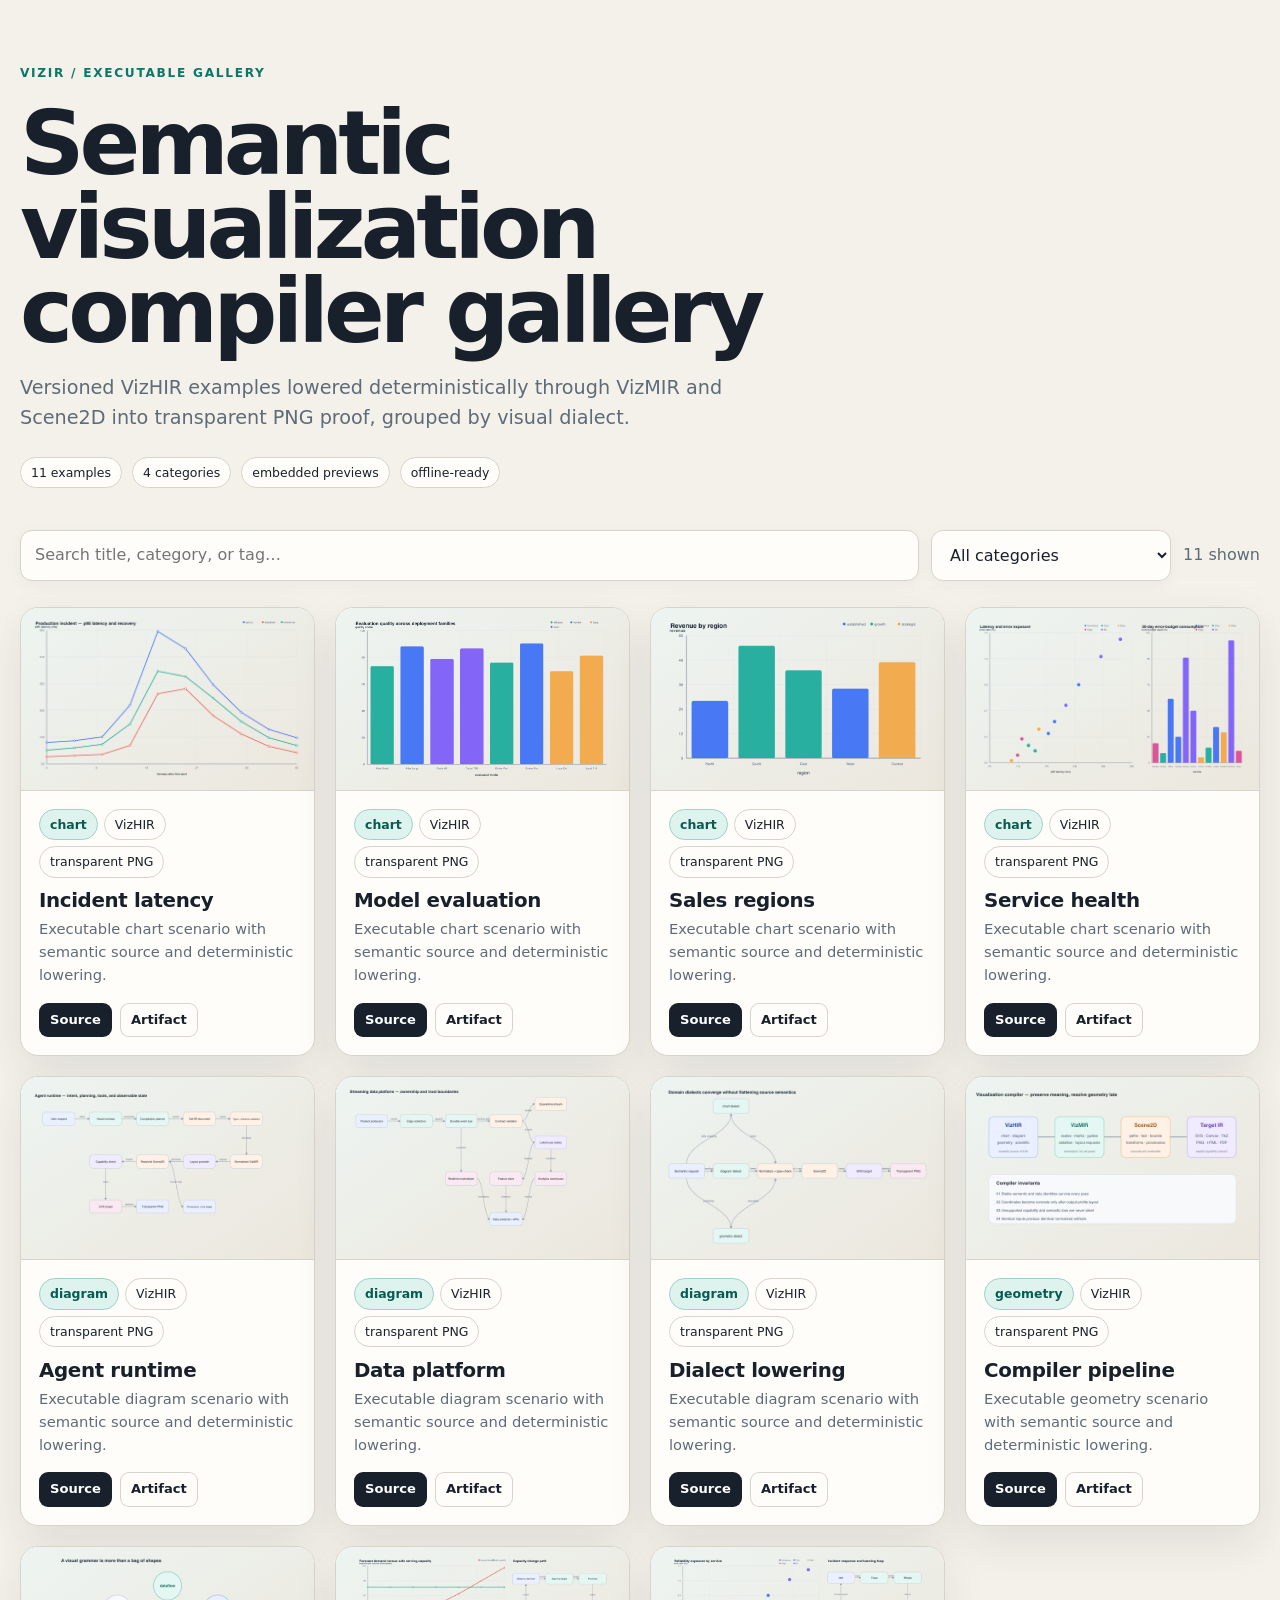
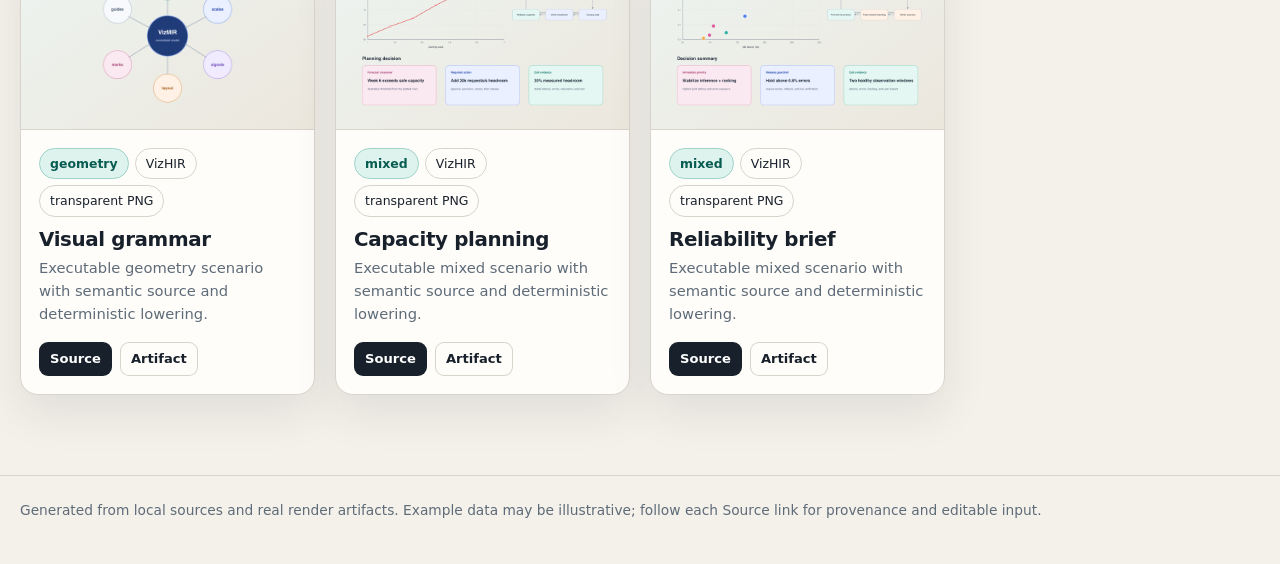
==== gallery.html @ 6191c3a8 "feat: add HTML gallery, capacity-planning example, and explainer" ====
<!doctype html>
<html lang="en">
<head>
  <meta charset="utf-8">
  <meta name="viewport" content="width=device-width, initial-scale=1">
  <meta name="color-scheme" content="light">
  <title>Semantic visualization compiler gallery</title>
  <style>
    :root{--paper:#f4f1ea;--surface:#fffdfa;--ink:#18212b;--muted:#5e6b78;--line:#d8d4cb;--accent:#0b7768;--accent-soft:#dff3ee;--shadow:0 18px 45px rgba(24,33,43,.09)}
    *{box-sizing:border-box} body{margin:0;background:var(--paper);color:var(--ink);font:16px/1.55 ui-sans-serif,system-ui,-apple-system,BlinkMacSystemFont,"Segoe UI",sans-serif}
    a{color:inherit} .shell{width:min(1500px,calc(100% - 40px));margin:auto} header{padding:64px 0 28px} .eyebrow{color:var(--accent);font-size:.76rem;font-weight:800;letter-spacing:.14em;text-transform:uppercase}
    h1{max-width:900px;margin:.2em 0 .22em;font-size:clamp(2.5rem,7vw,6.6rem);line-height:.94;letter-spacing:-.055em} .lede{max-width:760px;margin:0;color:var(--muted);font-size:clamp(1rem,2vw,1.2rem)}
    .summary{display:flex;gap:10px;flex-wrap:wrap;margin-top:24px} .summary span,.meta span{border:1px solid var(--line);border-radius:999px;background:var(--surface);padding:5px 10px;font-size:.78rem}
    .controls{position:sticky;top:0;z-index:5;display:grid;grid-template-columns:minmax(180px,1fr) minmax(150px,240px) auto;gap:12px;padding:14px 0 18px;background:linear-gradient(var(--paper) 78%,transparent)}
    label{position:absolute;inline-size:1px;block-size:1px;overflow:hidden;clip-path:inset(50%)} input,select{width:100%;border:1px solid var(--line);border-radius:12px;background:var(--surface);color:var(--ink);padding:12px 14px;font:inherit;box-shadow:0 4px 16px rgba(24,33,43,.04)}
    input:focus-visible,select:focus-visible,a:focus-visible{outline:3px solid #5dc9b6;outline-offset:3px} #visible-count{align-self:center;color:var(--muted);font-variant-numeric:tabular-nums;white-space:nowrap}
    main{display:grid;grid-template-columns:repeat(auto-fill,minmax(290px,1fr));gap:20px;padding:8px 0 80px} .card{min-width:0;overflow:hidden;border:1px solid var(--line);border-radius:18px;background:var(--surface);box-shadow:var(--shadow)}
    .preview{display:flex;aspect-ratio:16/10;align-items:center;justify-content:center;border-bottom:1px solid var(--line);background:linear-gradient(145deg,#edf4f1,#ece7dd);padding:10px} .preview img{display:block;width:100%;height:100%;object-fit:contain}
    .card-body{padding:18px} .meta{display:flex;gap:6px;flex-wrap:wrap} .meta .category{border-color:#9dd3c9;background:var(--accent-soft);color:#075b50;font-weight:750} h2{margin:.72rem 0 .35rem;font-size:1.24rem;line-height:1.2;letter-spacing:-.018em} .card p{min-height:3em;margin:0;color:var(--muted);font-size:.92rem}
    .card nav{display:flex;gap:8px;margin-top:16px} .card nav a{border-radius:9px;background:var(--ink);color:white;padding:7px 11px;text-decoration:none;font-size:.82rem;font-weight:700} .card nav a+ a{background:transparent;color:var(--ink);box-shadow:inset 0 0 0 1px var(--line)}
    .card[hidden]{display:none} footer{border-top:1px solid var(--line);padding:24px 0 42px;color:var(--muted);font-size:.86rem}
    @media(max-width:700px){.shell{width:min(100% - 24px,1500px)}header{padding-top:42px}.controls{grid-template-columns:1fr 1fr}#visible-count{grid-column:1/-1}main{grid-template-columns:1fr}}
    @media print{body{background:white}header{padding-top:20px}.controls{display:none}main{grid-template-columns:repeat(2,1fr);gap:10px}.card{break-inside:avoid;box-shadow:none}.preview{aspect-ratio:16/9}.card nav{display:none}footer{padding-bottom:0}}
  </style>
</head>
<body>
  <header class="shell">
    <div class="eyebrow">VizIR / executable gallery</div>
    <h1>Semantic visualization compiler gallery</h1>
    <p class="lede">Versioned VizHIR examples lowered deterministically through VizMIR and Scene2D into transparent PNG proof, grouped by visual dialect.</p>
    <div class="summary"><span>11 examples</span><span>4 categories</span><span>embedded previews</span><span>offline-ready</span></div>
  </header>
  <section class="controls shell" aria-label="Gallery filters">
    <label for="search">Search examples</label><input id="search" type="search" placeholder="Search title, category, or tag…" autocomplete="off">
    <label for="category">Filter category</label><select id="category"><option value="">All categories</option><option value="chart">chart</option><option value="diagram">diagram</option><option value="geometry">geometry</option><option value="mixed">mixed</option></select>
    <output id="visible-count" aria-live="polite">11 shown</output>
  </section>
  <main class="shell" id="gallery"><article class="card" data-category="chart" data-search="incident latency chart executable chart scenario with semantic source and deterministic lowering. vizhir transparent png">
  <a class="preview" href="gallery/incident-latency.png" aria-label="Open artifact for Incident latency">
    <img loading="lazy" decoding="async" src="[data-uri]" alt="Incident latency rendered example">
  </a>
  <div class="card-body">
    <div class="meta"><span class="category">chart</span><span>VizHIR</span><span>transparent PNG</span></div>
    <h2>Incident latency</h2>
    <p>Executable chart scenario with semantic source and deterministic lowering.</p>
    <nav aria-label="Files for Incident latency"><a href="examples/chart/incident-latency.viz.yaml">Source</a><a href="gallery/incident-latency.png">Artifact</a></nav>
  </div>
</article><article class="card" data-category="chart" data-search="model evaluation chart executable chart scenario with semantic source and deterministic lowering. vizhir transparent png">
  <a class="preview" href="gallery/model-evaluation.png" aria-label="Open artifact for Model evaluation">
    <img loading="lazy" decoding="async" src="[data-uri]" alt="Model evaluation rendered example">
  </a>
  <div class="card-body">
    <div class="meta"><span class="category">chart</span><span>VizHIR</span><span>transparent PNG</span></div>
    <h2>Model evaluation</h2>
    <p>Executable chart scenario with semantic source and deterministic lowering.</p>
    <nav aria-label="Files for Model evaluation"><a href="examples/chart/model-evaluation.viz.yaml">Source</a><a href="gallery/model-evaluation.png">Artifact</a></nav>
  </div>
</article><article class="card" data-category="chart" data-search="sales regions chart executable chart scenario with semantic source and deterministic lowering. vizhir transparent png">
  <a class="preview" href="gallery/sales-regions.png" aria-label="Open artifact for Sales regions">
    <img loading="lazy" decoding="async" src="[data-uri]" alt="Sales regions rendered example">
  </a>
  <div class="card-body">
    <div class="meta"><span class="category">chart</span><span>VizHIR</span><span>transparent PNG</span></div>
    <h2>Sales regions</h2>
    <p>Executable chart scenario with semantic source and deterministic lowering.</p>
    <nav aria-label="Files for Sales regions"><a href="examples/chart/sales-regions.viz.yaml">Source</a><a href="gallery/sales-regions.png">Artifact</a></nav>
  </div>
</article><article class="card" data-category="chart" data-search="service health chart executable chart scenario with semantic source and deterministic lowering. vizhir transparent png">
  <a class="preview" href="gallery/service-health.png" aria-label="Open artifact for Service health">
    <img loading="lazy" decoding="async" src="[data-uri]" alt="Service health rendered example">
  </a>
  <div class="card-body">
    <div class="meta"><span class="category">chart</span><span>VizHIR</span><span>transparent PNG</span></div>
    <h2>Service health</h2>
    <p>Executable chart scenario with semantic source and deterministic lowering.</p>
    <nav aria-label="Files for Service health"><a href="examples/chart/service-health.viz.yaml">Source</a><a href="gallery/service-health.png">Artifact</a></nav>
  </div>
</article><article class="card" data-category="diagram" data-search="agent runtime diagram executable diagram scenario with semantic source and deterministic lowering. vizhir transparent png">
  <a class="preview" href="gallery/agent-runtime.png" aria-label="Open artifact for Agent runtime">
    <img loading="lazy" decoding="async" src="[data-uri]" alt="Agent runtime rendered example">
  </a>
  <div class="card-body">
    <div class="meta"><span class="category">diagram</span><span>VizHIR</span><span>transparent PNG</span></div>
    <h2>Agent runtime</h2>
    <p>Executable diagram scenario with semantic source and deterministic lowering.</p>
    <nav aria-label="Files for Agent runtime"><a href="examples/diagram/agent-runtime.viz.yaml">Source</a><a href="gallery/agent-runtime.png">Artifact</a></nav>
  </div>
</article><article class="card" data-category="diagram" data-search="data platform diagram executable diagram scenario with semantic source and deterministic lowering. vizhir transparent png">
  <a class="preview" href="gallery/data-platform.png" aria-label="Open artifact for Data platform">
    <img loading="lazy" decoding="async" src="[data-uri]" alt="Data platform rendered example">
  </a>
  <div class="card-body">
    <div class="meta"><span class="category">diagram</span><span>VizHIR</span><span>transparent PNG</span></div>
    <h2>Data platform</h2>
    <p>Executable diagram scenario with semantic source and deterministic lowering.</p>
    <nav aria-label="Files for Data platform"><a href="examples/diagram/data-platform.viz.yaml">Source</a><a href="gallery/data-platform.png">Artifact</a></nav>
  </div>
</article><article class="card" data-category="diagram" data-search="dialect lowering diagram executable diagram scenario with semantic source and deterministic lowering. vizhir transparent png">
  <a class="preview" href="gallery/dialect-lowering.png" aria-label="Open artifact for Dialect lowering">
    <img loading="lazy" decoding="async" src="[data-uri]" alt="Dialect lowering rendered example">
  </a>
  <div class="card-body">
    <div class="meta"><span class="category">diagram</span><span>VizHIR</span><span>transparent PNG</span></div>
    <h2>Dialect lowering</h2>
    <p>Executable diagram scenario with semantic source and deterministic lowering.</p>
    <nav aria-label="Files for Dialect lowering"><a href="examples/diagram/dialect-lowering.viz.yaml">Source</a><a href="gallery/dialect-lowering.png">Artifact</a></nav>
  </div>
</article><article class="card" data-category="geometry" data-search="compiler pipeline geometry executable geometry scenario with semantic source and deterministic lowering. vizhir transparent png">
  <a class="preview" href="gallery/compiler-pipeline.png" aria-label="Open artifact for Compiler pipeline">
    <img loading="lazy" decoding="async" src="[data-uri]" alt="Compiler pipeline rendered example">
  </a>
  <div class="card-body">
    <div class="meta"><span class="category">geometry</span><span>VizHIR</span><span>transparent PNG</span></div>
    <h2>Compiler pipeline</h2>
    <p>Executable geometry scenario with semantic source and deterministic lowering.</p>
    <nav aria-label="Files for Compiler pipeline"><a href="examples/geometry/compiler-pipeline.viz.yaml">Source</a><a href="gallery/compiler-pipeline.png">Artifact</a></nav>
  </div>
</article><article class="card" data-category="geometry" data-search="visual grammar geometry executable geometry scenario with semantic source and deterministic lowering. vizhir transparent png">
  <a class="preview" href="gallery/visual-grammar.png" aria-label="Open artifact for Visual grammar">
    <img loading="lazy" decoding="async" src="[data-uri]" alt="Visual grammar rendered example">
  </a>
  <div class="card-body">
    <div class="meta"><span class="category">geometry</span><span>VizHIR</span><span>transparent PNG</span></div>
    <h2>Visual grammar</h2>
    <p>Executable geometry scenario with semantic source and deterministic lowering.</p>
    <nav aria-label="Files for Visual grammar"><a href="examples/geometry/visual-grammar.viz.yaml">Source</a><a href="gallery/visual-grammar.png">Artifact</a></nav>
  </div>
</article><article class="card" data-category="mixed" data-search="capacity planning mixed executable mixed scenario with semantic source and deterministic lowering. vizhir transparent png">
  <a class="preview" href="gallery/capacity-planning.png" aria-label="Open artifact for Capacity planning">
    <img loading="lazy" decoding="async" src="[data-uri]" alt="Capacity planning rendered example">
  </a>
  <div class="card-body">
    <div class="meta"><span class="category">mixed</span><span>VizHIR</span><span>transparent PNG</span></div>
    <h2>Capacity planning</h2>
    <p>Executable mixed scenario with semantic source and deterministic lowering.</p>
    <nav aria-label="Files for Capacity planning"><a href="examples/mixed/capacity-planning.viz.yaml">Source</a><a href="gallery/capacity-planning.png">Artifact</a></nav>
  </div>
</article><article class="card" data-category="mixed" data-search="reliability brief mixed executable mixed scenario with semantic source and deterministic lowering. vizhir transparent png">
  <a class="preview" href="gallery/reliability-brief.png" aria-label="Open artifact for Reliability brief">
    <img loading="lazy" decoding="async" src="[data-uri]" alt="Reliability brief rendered example">
  </a>
  <div class="card-body">
    <div class="meta"><span class="category">mixed</span><span>VizHIR</span><span>transparent PNG</span></div>
    <h2>Reliability brief</h2>
    <p>Executable mixed scenario with semantic source and deterministic lowering.</p>
    <nav aria-label="Files for Reliability brief"><a href="examples/mixed/reliability-brief.viz.yaml">Source</a><a href="gallery/reliability-brief.png">Artifact</a></nav>
  </div>
</article></main>
  <footer><div class="shell">Generated from local sources and real render artifacts. Example data may be illustrative; follow each Source link for provenance and editable input.</div></footer>
  <script>
    const search=document.querySelector('#search'), category=document.querySelector('#category'), cards=[...document.querySelectorAll('.card')], count=document.querySelector('#visible-count');
    function filter(){const q=search.value.trim().toLocaleLowerCase(), c=category.value;let shown=0;for(const card of cards){const visible=(!q||card.dataset.search.includes(q))&&(!c||card.dataset.category===c);card.hidden=!visible;if(visible)shown++}count.value=`${shown} shown`}
    search.addEventListener('input',filter);category.addEventListener('change',filter);
  </script>
</body>
</html>
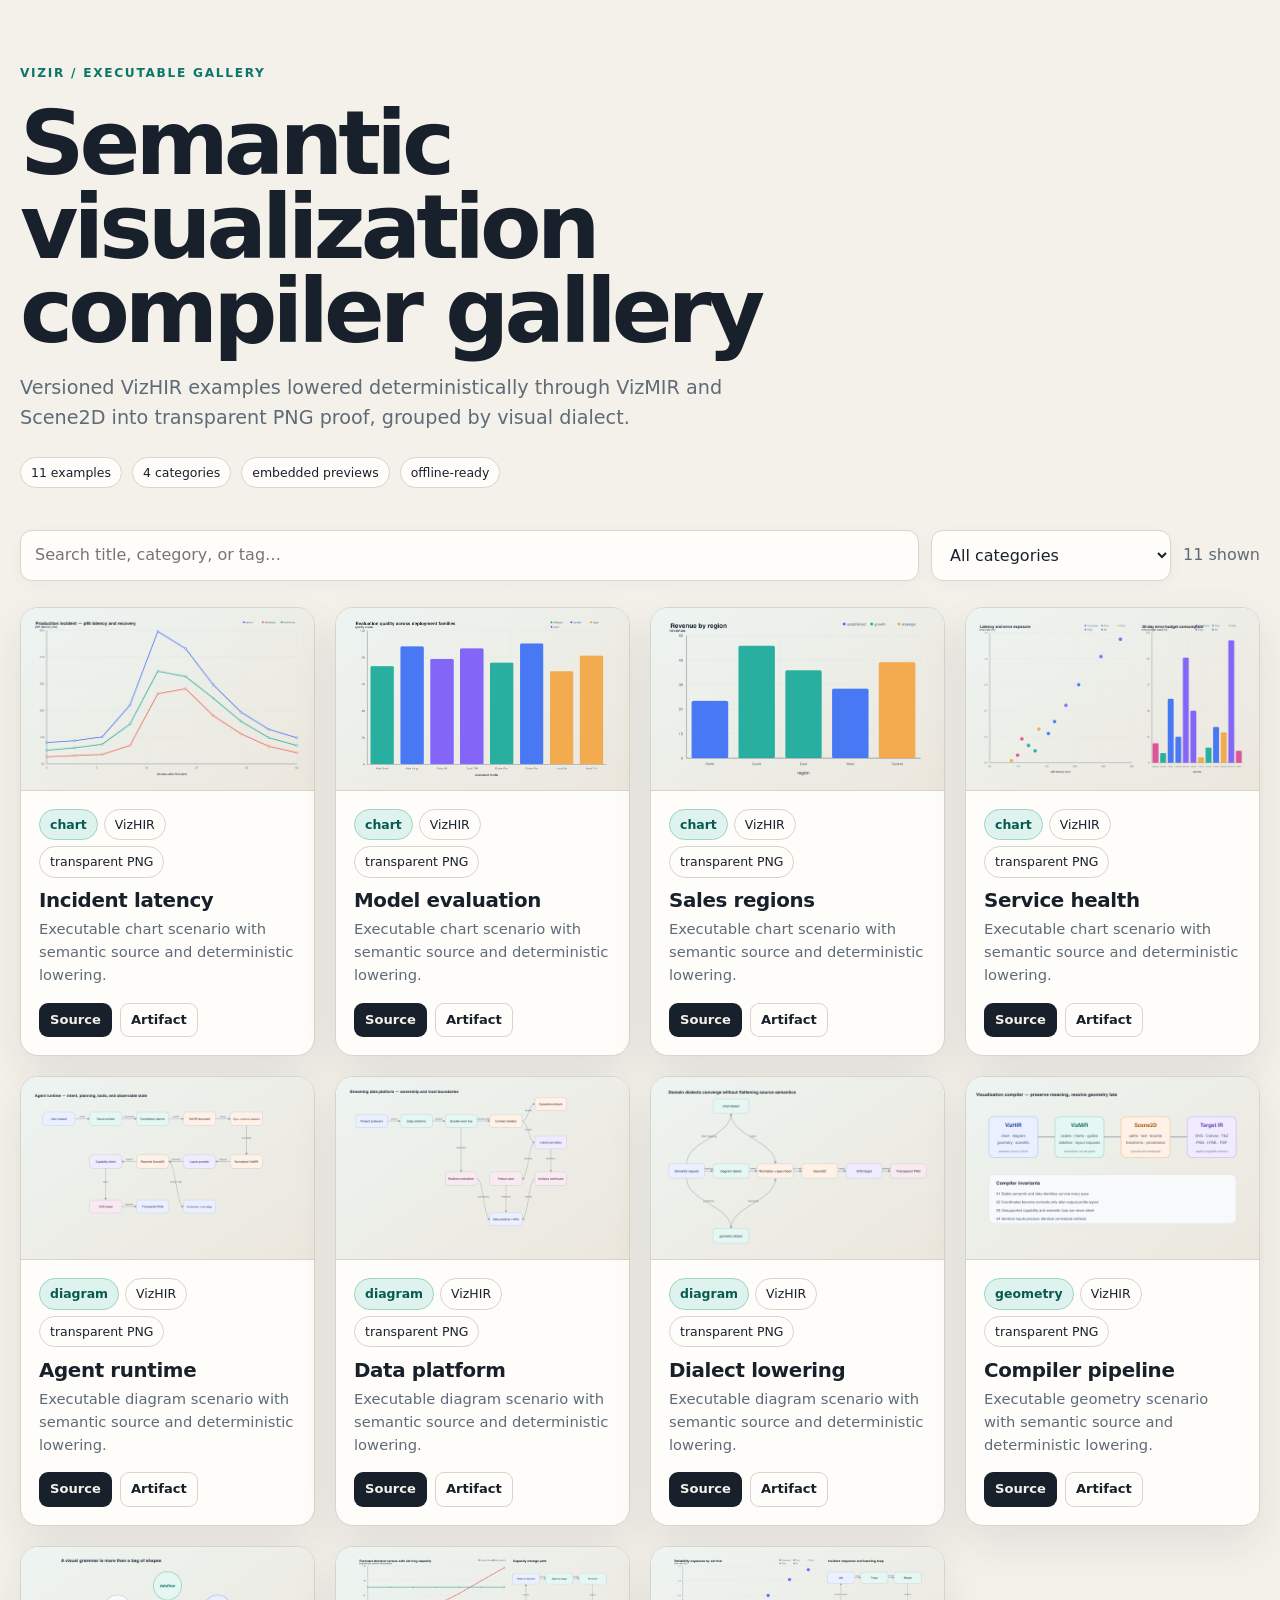
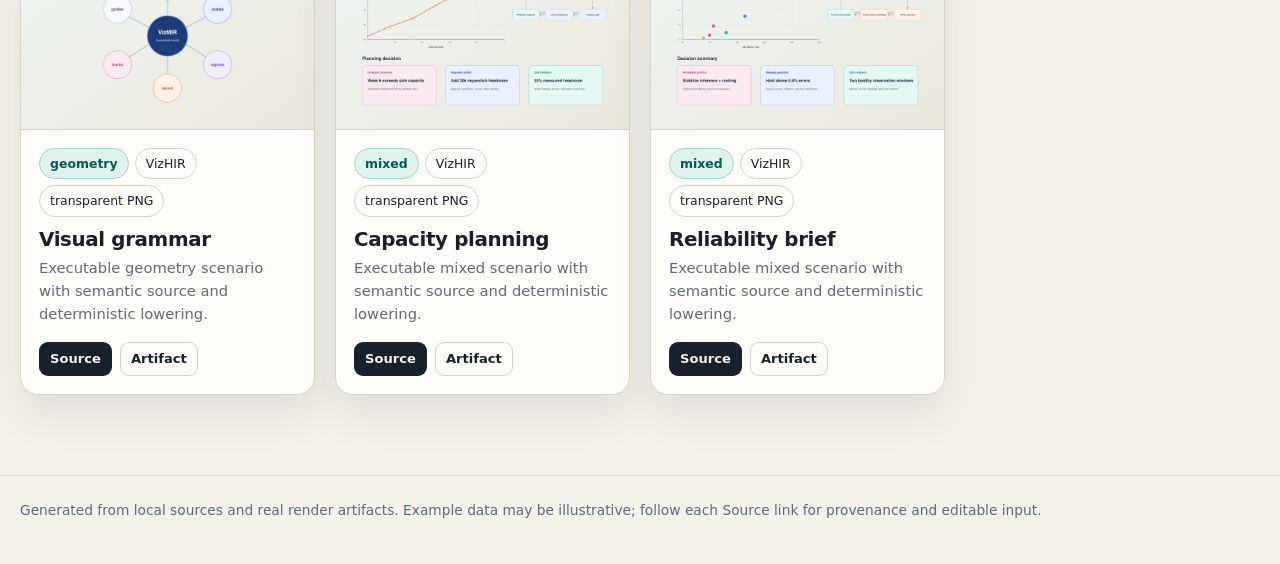
==== commit 42a0fecc: "feat(gallery): dark-mode auto theme + design-gallery contract wiring - tools/build_gallery.py (famil" ====
--- a/gallery.html
+++ b/gallery.html
@@ -3,10 +3,11 @@
 <head>
   <meta charset="utf-8">
   <meta name="viewport" content="width=device-width, initial-scale=1">
-  <meta name="color-scheme" content="light">
+  <meta name="color-scheme" content="light dark">
   <title>Semantic visualization compiler gallery</title>
   <style>
-    :root{--paper:#f4f1ea;--surface:#fffdfa;--ink:#18212b;--muted:#5e6b78;--line:#d8d4cb;--accent:#0b7768;--accent-soft:#dff3ee;--shadow:0 18px 45px rgba(24,33,43,.09)}
+    :root{--paper:#f4f1ea;--surface:#fffdfa;--ink:#18212b;--muted:#5e6b78;--line:#d8d4cb;--accent:#0b7768;--accent-soft:#dff3ee;--chip-ink:#075b50;--chip-line:#9dd3c9;--shadow:0 18px 45px rgba(24,33,43,.09)}
+    @media (prefers-color-scheme: dark){:root{--paper:#151a1f;--surface:#1c2228;--ink:#e8e6e1;--muted:#a4adb5;--line:#2c333b;--accent:#4db39d;--accent-soft:rgba(77,179,157,.16);--chip-ink:#9bdccb;--chip-line:#2f6f61;--shadow:0 18px 45px rgba(0,0,0,.45)}}
     *{box-sizing:border-box} body{margin:0;background:var(--paper);color:var(--ink);font:16px/1.55 ui-sans-serif,system-ui,-apple-system,BlinkMacSystemFont,"Segoe UI",sans-serif}
     a{color:inherit} .shell{width:min(1500px,calc(100% - 40px));margin:auto} header{padding:64px 0 28px} .eyebrow{color:var(--accent);font-size:.76rem;font-weight:800;letter-spacing:.14em;text-transform:uppercase}
     h1{max-width:900px;margin:.2em 0 .22em;font-size:clamp(2.5rem,7vw,6.6rem);line-height:.94;letter-spacing:-.055em} .lede{max-width:760px;margin:0;color:var(--muted);font-size:clamp(1rem,2vw,1.2rem)}
@@ -15,9 +16,9 @@
     label{position:absolute;inline-size:1px;block-size:1px;overflow:hidden;clip-path:inset(50%)} input,select{width:100%;border:1px solid var(--line);border-radius:12px;background:var(--surface);color:var(--ink);padding:12px 14px;font:inherit;box-shadow:0 4px 16px rgba(24,33,43,.04)}
     input:focus-visible,select:focus-visible,a:focus-visible{outline:3px solid #5dc9b6;outline-offset:3px} #visible-count{align-self:center;color:var(--muted);font-variant-numeric:tabular-nums;white-space:nowrap}
     main{display:grid;grid-template-columns:repeat(auto-fill,minmax(290px,1fr));gap:20px;padding:8px 0 80px} .card{min-width:0;overflow:hidden;border:1px solid var(--line);border-radius:18px;background:var(--surface);box-shadow:var(--shadow)}
-    .preview{display:flex;aspect-ratio:16/10;align-items:center;justify-content:center;border-bottom:1px solid var(--line);background:linear-gradient(145deg,#edf4f1,#ece7dd);padding:10px} .preview img{display:block;width:100%;height:100%;object-fit:contain}
-    .card-body{padding:18px} .meta{display:flex;gap:6px;flex-wrap:wrap} .meta .category{border-color:#9dd3c9;background:var(--accent-soft);color:#075b50;font-weight:750} h2{margin:.72rem 0 .35rem;font-size:1.24rem;line-height:1.2;letter-spacing:-.018em} .card p{min-height:3em;margin:0;color:var(--muted);font-size:.92rem}
-    .card nav{display:flex;gap:8px;margin-top:16px} .card nav a{border-radius:9px;background:var(--ink);color:white;padding:7px 11px;text-decoration:none;font-size:.82rem;font-weight:700} .card nav a+ a{background:transparent;color:var(--ink);box-shadow:inset 0 0 0 1px var(--line)}
+    .preview{display:flex;aspect-ratio:16/10;align-items:center;justify-content:center;border-bottom:1px solid var(--line);background:linear-gradient(145deg,#edf4f1,#ece7dd);padding:10px} .preview img{display:block;width:100%;height:100%;object-fit:contain}/* preview mat stays light in both themes: transparent art is drawn for light backdrops */
+    .card-body{padding:18px} .meta{display:flex;gap:6px;flex-wrap:wrap} .meta .category{border-color:var(--chip-line);background:var(--accent-soft);color:var(--chip-ink);font-weight:750} h2{margin:.72rem 0 .35rem;font-size:1.24rem;line-height:1.2;letter-spacing:-.018em} .card p{min-height:3em;margin:0;color:var(--muted);font-size:.92rem}
+    .card nav{display:flex;gap:8px;margin-top:16px} .card nav a{border-radius:9px;background:var(--ink);color:var(--paper);padding:7px 11px;text-decoration:none;font-size:.82rem;font-weight:700} .card nav a+ a{background:transparent;color:var(--ink);box-shadow:inset 0 0 0 1px var(--line)}
     .card[hidden]{display:none} footer{border-top:1px solid var(--line);padding:24px 0 42px;color:var(--muted);font-size:.86rem}
     @media(max-width:700px){.shell{width:min(100% - 24px,1500px)}header{padding-top:42px}.controls{grid-template-columns:1fr 1fr}#visible-count{grid-column:1/-1}main{grid-template-columns:1fr}}
     @media print{body{background:white}header{padding-top:20px}.controls{display:none}main{grid-template-columns:repeat(2,1fr);gap:10px}.card{break-inside:avoid;box-shadow:none}.preview{aspect-ratio:16/9}.card nav{display:none}footer{padding-bottom:0}}
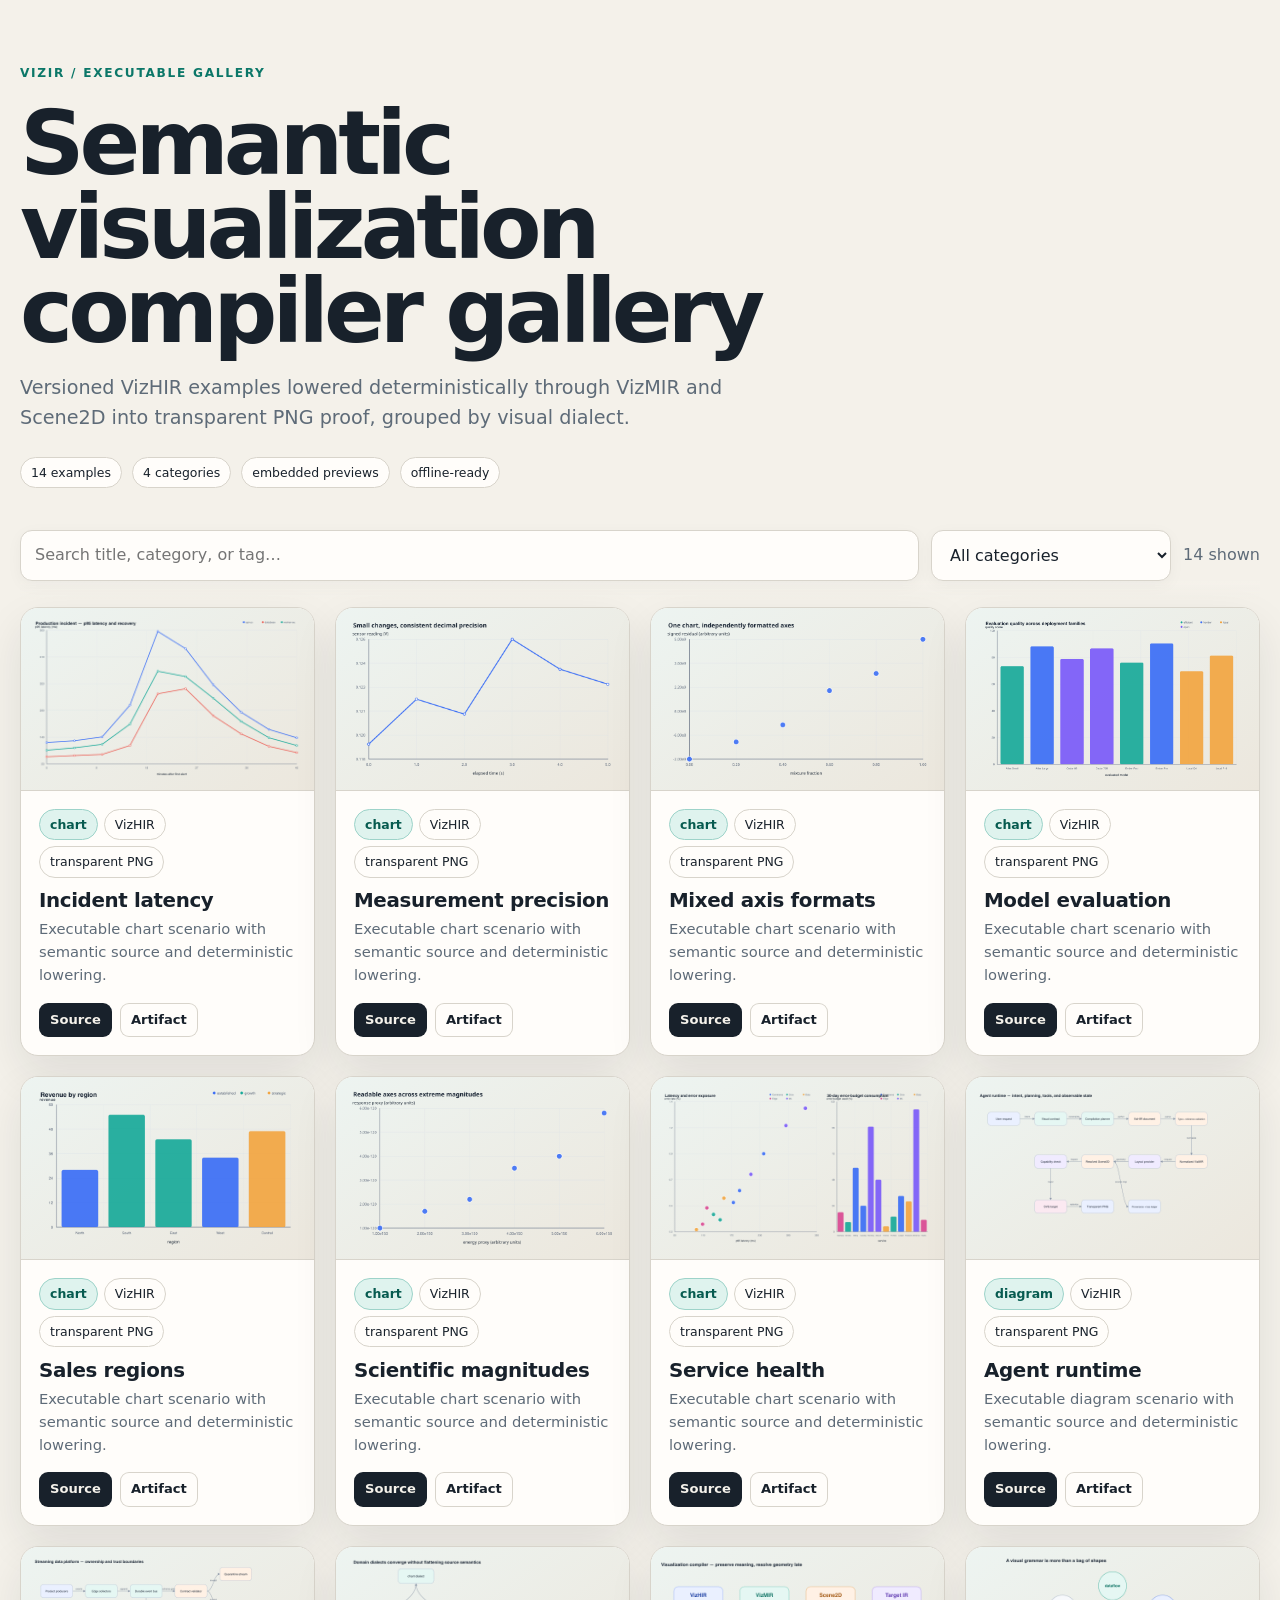
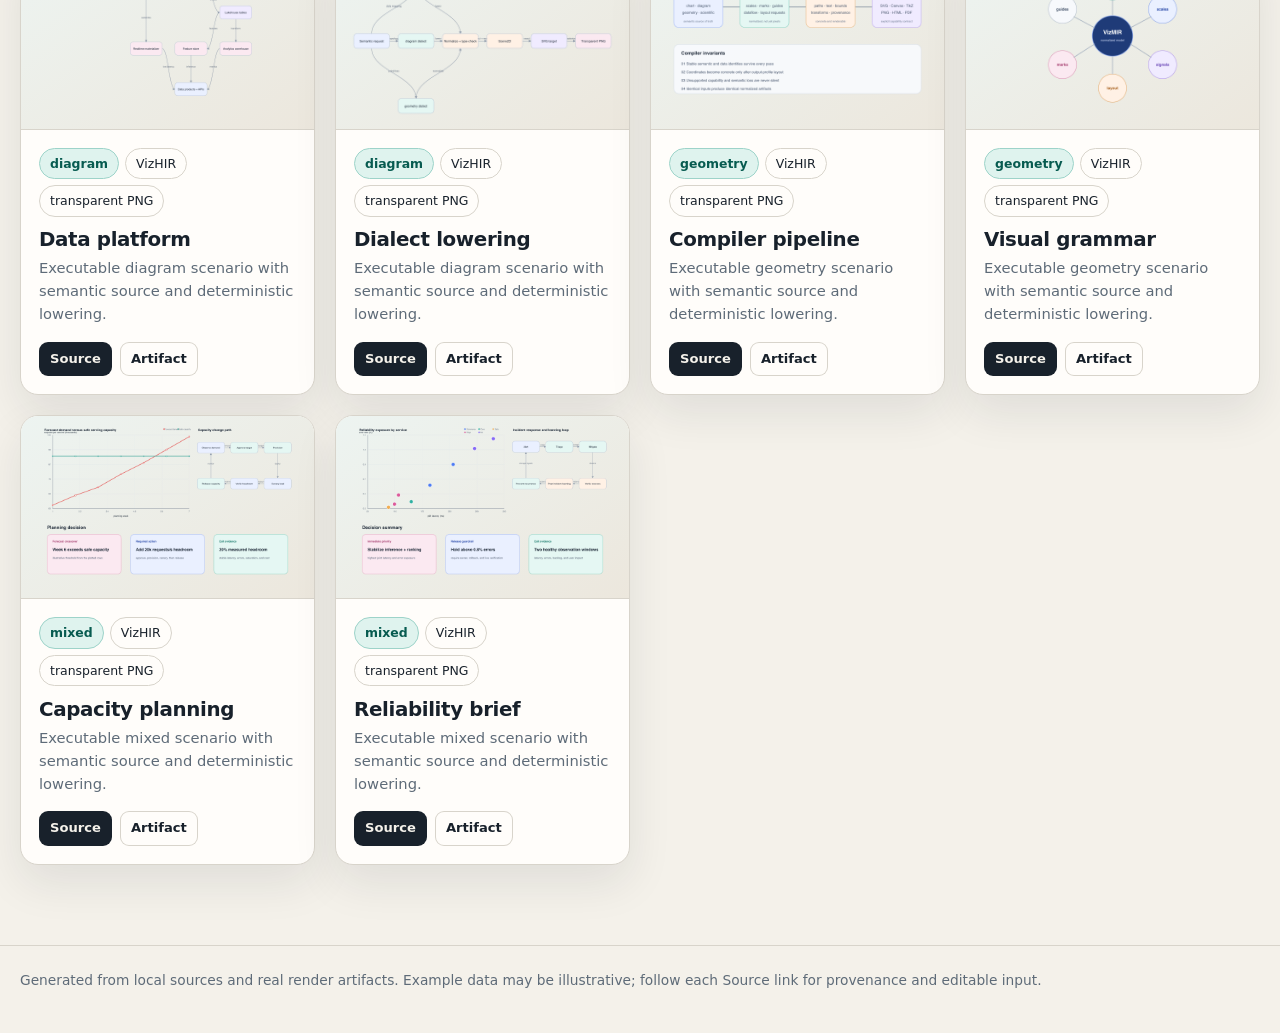
==== commit 351323e1: "feat(ir): add versioned numeric axis formats with shared tick layout" ====
--- a/gallery.html
+++ b/gallery.html
@@ -29,12 +29,12 @@
     <div class="eyebrow">VizIR / executable gallery</div>
     <h1>Semantic visualization compiler gallery</h1>
     <p class="lede">Versioned VizHIR examples lowered deterministically through VizMIR and Scene2D into transparent PNG proof, grouped by visual dialect.</p>
-    <div class="summary"><span>11 examples</span><span>4 categories</span><span>embedded previews</span><span>offline-ready</span></div>
+    <div class="summary"><span>14 examples</span><span>4 categories</span><span>embedded previews</span><span>offline-ready</span></div>
   </header>
   <section class="controls shell" aria-label="Gallery filters">
     <label for="search">Search examples</label><input id="search" type="search" placeholder="Search title, category, or tag…" autocomplete="off">
     <label for="category">Filter category</label><select id="category"><option value="">All categories</option><option value="chart">chart</option><option value="diagram">diagram</option><option value="geometry">geometry</option><option value="mixed">mixed</option></select>
-    <output id="visible-count" aria-live="polite">11 shown</output>
+    <output id="visible-count" aria-live="polite">14 shown</output>
   </section>
   <main class="shell" id="gallery"><article class="card" data-category="chart" data-search="incident latency chart executable chart scenario with semantic source and deterministic lowering. vizhir transparent png">
   <a class="preview" href="gallery/incident-latency.png" aria-label="Open artifact for Incident latency">
@@ -45,6 +45,26 @@
     <h2>Incident latency</h2>
     <p>Executable chart scenario with semantic source and deterministic lowering.</p>
     <nav aria-label="Files for Incident latency"><a href="examples/chart/incident-latency.viz.yaml">Source</a><a href="gallery/incident-latency.png">Artifact</a></nav>
+  </div>
+</article><article class="card" data-category="chart" data-search="measurement precision chart executable chart scenario with semantic source and deterministic lowering. vizhir transparent png">
+  <a class="preview" href="gallery/measurement-precision.png" aria-label="Open artifact for Measurement precision">
+    <img loading="lazy" decoding="async" src="[data-uri]" alt="Measurement precision rendered example">
+  </a>
+  <div class="card-body">
+    <div class="meta"><span class="category">chart</span><span>VizHIR</span><span>transparent PNG</span></div>
+    <h2>Measurement precision</h2>
+    <p>Executable chart scenario with semantic source and deterministic lowering.</p>
+    <nav aria-label="Files for Measurement precision"><a href="examples/chart/measurement-precision.viz.yaml">Source</a><a href="gallery/measurement-precision.png">Artifact</a></nav>
+  </div>
+</article><article class="card" data-category="chart" data-search="mixed axis formats chart executable chart scenario with semantic source and deterministic lowering. vizhir transparent png">
+  <a class="preview" href="gallery/mixed-axis-formats.png" aria-label="Open artifact for Mixed axis formats">
+    <img loading="lazy" decoding="async" src="[data-uri]" alt="Mixed axis formats rendered example">
+  </a>
+  <div class="card-body">
+    <div class="meta"><span class="category">chart</span><span>VizHIR</span><span>transparent PNG</span></div>
+    <h2>Mixed axis formats</h2>
+    <p>Executable chart scenario with semantic source and deterministic lowering.</p>
+    <nav aria-label="Files for Mixed axis formats"><a href="examples/chart/mixed-axis-formats.viz.yaml">Source</a><a href="gallery/mixed-axis-formats.png">Artifact</a></nav>
   </div>
 </article><article class="card" data-category="chart" data-search="model evaluation chart executable chart scenario with semantic source and deterministic lowering. vizhir transparent png">
   <a class="preview" href="gallery/model-evaluation.png" aria-label="Open artifact for Model evaluation">
@@ -65,6 +85,16 @@
     <h2>Sales regions</h2>
     <p>Executable chart scenario with semantic source and deterministic lowering.</p>
     <nav aria-label="Files for Sales regions"><a href="examples/chart/sales-regions.viz.yaml">Source</a><a href="gallery/sales-regions.png">Artifact</a></nav>
+  </div>
+</article><article class="card" data-category="chart" data-search="scientific magnitudes chart executable chart scenario with semantic source and deterministic lowering. vizhir transparent png">
+  <a class="preview" href="gallery/scientific-magnitudes.png" aria-label="Open artifact for Scientific magnitudes">
+    <img loading="lazy" decoding="async" src="[data-uri]" alt="Scientific magnitudes rendered example">
+  </a>
+  <div class="card-body">
+    <div class="meta"><span class="category">chart</span><span>VizHIR</span><span>transparent PNG</span></div>
+    <h2>Scientific magnitudes</h2>
+    <p>Executable chart scenario with semantic source and deterministic lowering.</p>
+    <nav aria-label="Files for Scientific magnitudes"><a href="examples/chart/scientific-magnitudes.viz.yaml">Source</a><a href="gallery/scientific-magnitudes.png">Artifact</a></nav>
   </div>
 </article><article class="card" data-category="chart" data-search="service health chart executable chart scenario with semantic source and deterministic lowering. vizhir transparent png">
   <a class="preview" href="gallery/service-health.png" aria-label="Open artifact for Service health">
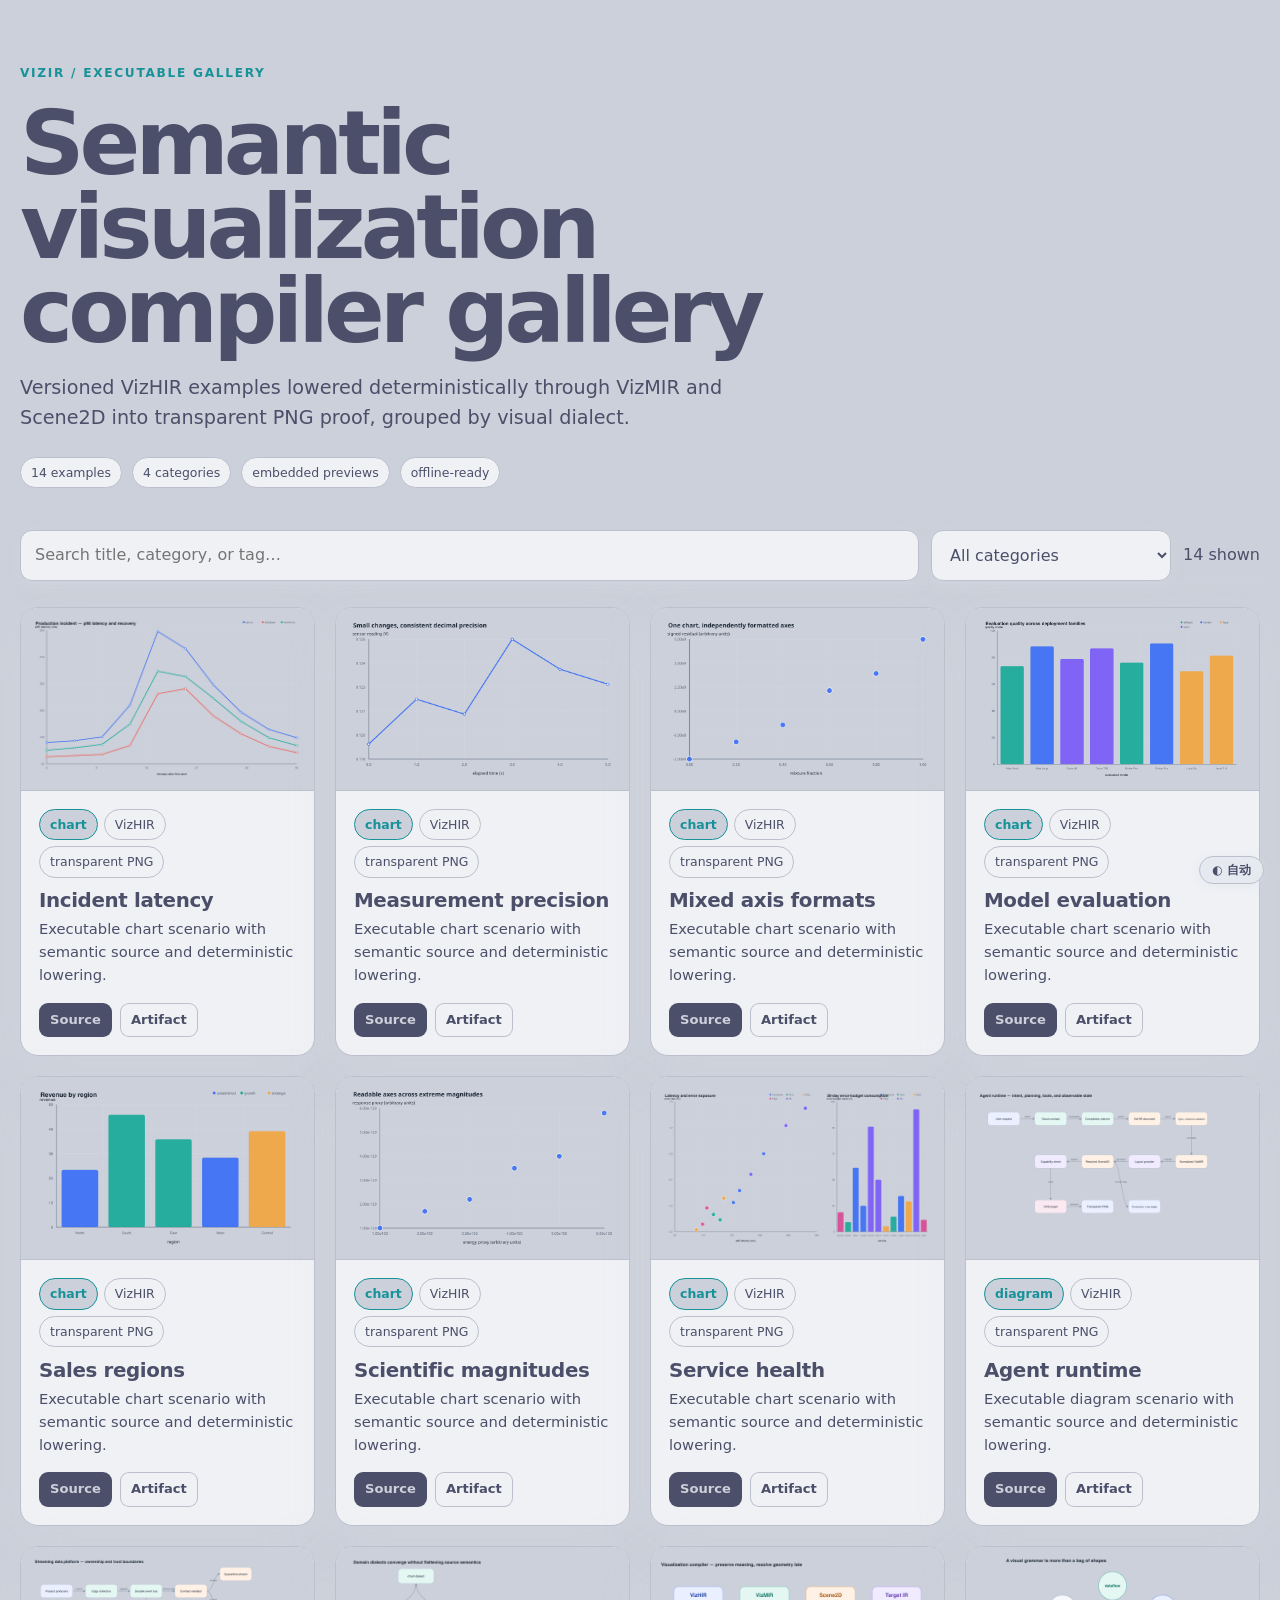
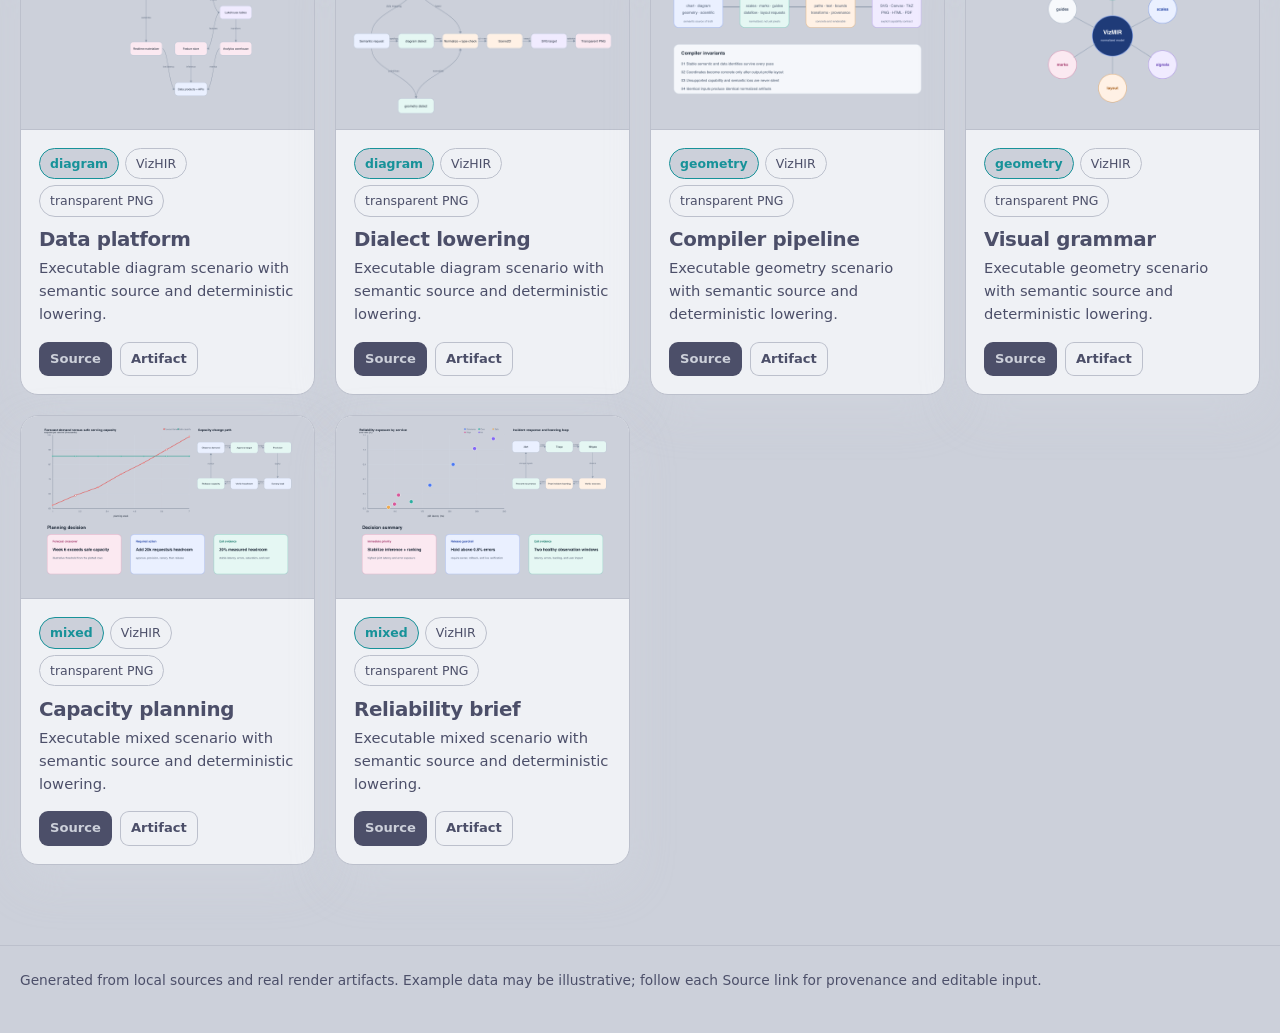
==== commit e28a5f28: "Gallery: Catppuccin theme (Mocha dark default, Latte light, auto/light/dark toggle) The generator in" ====
--- a/gallery.html
+++ b/gallery.html
@@ -23,6 +23,83 @@
     @media(max-width:700px){.shell{width:min(100% - 24px,1500px)}header{padding-top:42px}.controls{grid-template-columns:1fr 1fr}#visible-count{grid-column:1/-1}main{grid-template-columns:1fr}}
     @media print{body{background:white}header{padding-top:20px}.controls{display:none}main{grid-template-columns:repeat(2,1fr);gap:10px}.card{break-inside:avoid;box-shadow:none}.preview{aspect-ratio:16/9}.card nav{display:none}footer{padding-bottom:0}}
   </style>
+<!-- catppuccin-theme v1: Mocha (dark, default) / Latte (light) via prefers-color-scheme, toggle auto/light/dark saved in localStorage. Palette: github.com/catppuccin/palette -->
+<style id="ctp-theme">:root{color-scheme:dark;--ctp-rosewater:#f5e0dc;--ctp-flamingo:#f2cdcd;--ctp-pink:#f5c2e7;--ctp-mauve:#cba6f7;--ctp-red:#f38ba8;--ctp-maroon:#eba0ac;--ctp-peach:#fab387;--ctp-yellow:#f9e2af;--ctp-green:#a6e3a1;--ctp-teal:#94e2d5;--ctp-sky:#89dceb;--ctp-sapphire:#74c7ec;--ctp-blue:#89b4fa;--ctp-lavender:#b4befe;--ctp-text:#cdd6f4;--ctp-subtext1:#bac2de;--ctp-subtext0:#a6adc8;--ctp-overlay2:#9399b2;--ctp-overlay1:#7f849c;--ctp-overlay0:#6c7086;--ctp-surface2:#585b70;--ctp-surface1:#45475a;--ctp-surface0:#313244;--ctp-base:#1e1e2e;--ctp-mantle:#181825;--ctp-crust:#11111b;--ctp-code:var(--ctp-pink)}@media (prefers-color-scheme:light){:root:not([data-ctp=dark]){color-scheme:light;--ctp-rosewater:#dc8a78;--ctp-flamingo:#dd7878;--ctp-pink:#ea76cb;--ctp-mauve:#8839ef;--ctp-red:#d20f39;--ctp-maroon:#e64553;--ctp-peach:#fe640b;--ctp-yellow:#df8e1d;--ctp-green:#40a02b;--ctp-teal:#179299;--ctp-sky:#04a5e5;--ctp-sapphire:#209fb5;--ctp-blue:#1e66f5;--ctp-lavender:#7287fd;--ctp-text:#4c4f69;--ctp-subtext1:#5c5f77;--ctp-subtext0:#6c6f85;--ctp-overlay2:#7c7f93;--ctp-overlay1:#8c8fa1;--ctp-overlay0:#9ca0b0;--ctp-surface2:#acb0be;--ctp-surface1:#bcc0cc;--ctp-surface0:#ccd0da;--ctp-base:#eff1f5;--ctp-mantle:#e6e9ef;--ctp-crust:#dce0e8;--ctp-code:var(--ctp-mauve)}}:root[data-ctp=light]{color-scheme:light;--ctp-rosewater:#dc8a78;--ctp-flamingo:#dd7878;--ctp-pink:#ea76cb;--ctp-mauve:#8839ef;--ctp-red:#d20f39;--ctp-maroon:#e64553;--ctp-peach:#fe640b;--ctp-yellow:#df8e1d;--ctp-green:#40a02b;--ctp-teal:#179299;--ctp-sky:#04a5e5;--ctp-sapphire:#209fb5;--ctp-blue:#1e66f5;--ctp-lavender:#7287fd;--ctp-text:#4c4f69;--ctp-subtext1:#5c5f77;--ctp-subtext0:#6c6f85;--ctp-overlay2:#7c7f93;--ctp-overlay1:#8c8fa1;--ctp-overlay0:#9ca0b0;--ctp-surface2:#acb0be;--ctp-surface1:#bcc0cc;--ctp-surface0:#ccd0da;--ctp-base:#eff1f5;--ctp-mantle:#e6e9ef;--ctp-crust:#dce0e8;--ctp-code:var(--ctp-mauve)}:where(html){background:var(--ctp-base);color:var(--ctp-text)}a:not([class]){color:var(--ctp-lavender)}a:not([class]):hover{color:var(--ctp-mauve)}pre{background-color:var(--ctp-crust)!important;border-color:var(--ctp-surface0)!important}::selection{background:color-mix(in srgb,var(--ctp-mauve) 35%,transparent)}#theme-toggle,.theme-toggle,[data-theme-toggle]{display:none!important}#ctp-toggle{position:fixed;bottom:16px;right:16px;z-index:2147483000;font:600 12px/1 system-ui,-apple-system,"Noto Sans CJK SC",sans-serif;padding:7px 12px;border-radius:999px;border:1px solid var(--ctp-surface1);background:var(--ctp-mantle);color:var(--ctp-text);cursor:pointer;box-shadow:0 2px 10px color-mix(in srgb,var(--ctp-crust) 45%,transparent)}#ctp-toggle:hover,#ctp-toggle:focus-visible{border-color:var(--ctp-mauve);color:var(--ctp-mauve);outline:none}@media print{#ctp-toggle{display:none}}</style>
+<script id="ctp-theme-js">(function(){
+var d=document,root=d.documentElement,KEY='ctp-theme',LABEL={auto:'\u25d0 \u81ea\u52a8',light:'\u2600 \u6d45\u8272',dark:'\u263e \u6df1\u8272'};
+function saved(){try{var v=localStorage.getItem(KEY);return v==='light'||v==='dark'?v:'auto';}catch(e){return 'auto';}}
+function apply(m){if(m==='auto')root.removeAttribute('data-ctp');else root.setAttribute('data-ctp',m);var b=d.getElementById('ctp-toggle');if(b){b.textContent=LABEL[m];b.title='Theme: '+m+' (auto / light / dark)';b.setAttribute('data-mode',m);}}
+apply(saved());
+/* ---- map the page's own CSS colours onto Catppuccin roles (light theme values are the source) ---- */
+var NAMED={white:[255,255,255],black:[0,0,0],gray:[128,128,128],grey:[128,128,128],silver:[192,192,192],whitesmoke:[245,245,245],gainsboro:[220,220,220],lightgray:[211,211,211],lightgrey:[211,211,211],darkgray:[169,169,169],dimgray:[105,105,105],red:[255,0,0],green:[0,128,0],blue:[0,0,255],orange:[255,165,0],navy:[0,0,128],teal:[0,128,128],purple:[128,0,128],crimson:[220,20,60],gold:[255,215,0]};
+var ACC=[['red',343],['peach',23],['yellow',43],['green',115],['teal',170],['sky',189],['sapphire',199],['blue',217],['lavender',232],['mauve',267],['pink',316],['red',363]];
+var TOKEN=/#[0-9a-fA-F]{3,8}\b|rgba?\([^)]*\)|hsla?\([^)]*\)|\b(?:white|black|gray|grey|silver|whitesmoke|gainsboro|lightgray|lightgrey|darkgray|dimgray|red|green|blue|orange|navy|teal|purple|crimson|gold)\b/g;
+function hsl2rgb(h,s,l){s/=100;l/=100;var k=function(n){return (n+h/30)%12;},a=s*Math.min(l,1-l),f=function(n){return 255*(l-a*Math.max(-1,Math.min(k(n)-3,Math.min(9-k(n),1))));};return [f(0),f(8),f(4)];}
+function parse(t){var m,a=1;t=t.toLowerCase();
+ if(t[0]==='#'){var h=t.slice(1);if(h.length===3||h.length===4)h=h.split('').map(function(c){return c+c;}).join('');if(h.length!==6&&h.length!==8)return null;var n=[0,2,4].map(function(i){return parseInt(h.substr(i,2),16);});if(h.length===8)a=parseInt(h.substr(6,2),16)/255;return n.concat(a);}
+ if(NAMED[t])return NAMED[t].concat(1);
+ m=t.match(/^(rgba?|hsla?)\((.*)\)$/);if(!m)return null;var p=m[2].replace(/\//,' ').split(/[\s,]+/).filter(Boolean);if(p.length<3)return null;
+ if(p[3]!==undefined)a=p[3].slice(-1)==='%'?parseFloat(p[3])/100:parseFloat(p[3]);
+ if(m[1][0]==='h')return hsl2rgb(parseFloat(p[0]),parseFloat(p[1]),parseFloat(p[2])).concat(a);
+ return p.slice(0,3).map(function(v){return v.slice(-1)==='%'?parseFloat(v)*2.55:parseFloat(v);}).concat(a);}
+function info(c){var r=c[0]/255,g=c[1]/255,b=c[2]/255,mx=Math.max(r,g,b),mn=Math.min(r,g,b),ch=mx-mn,h=0;
+ if(ch){h=mx===r?((g-b)/ch)%6:mx===g?(b-r)/ch+2:(r-g)/ch+4;h*=60;if(h<0)h+=360;}
+ var L=0.299*r+0.587*g+0.114*b;return {L:L,ch:ch,h:h,a:c[3],neutral:ch<0.12||L<0.13||(L>0.95&&ch<0.25)};}
+function accent(h){var best='mauve',bd=999;for(var i=0;i<ACC.length;i++){var dd=Math.abs(ACC[i][1]-h);if(dd<bd){bd=dd;best=ACC[i][0];}}return best;}
+function ref(n,a){return a<0.999?'color-mix(in srgb, var(--ctp-'+n+') '+Math.round(a*100)+'%, transparent)':'var(--ctp-'+n+')';}
+var P=1,DARKSRC=false,FILLS={text:1,subtext1:1,subtext0:1,overlay2:1,overlay1:1,overlay0:1};
+function pick(c,role,onFill){var i=info(c);if(i.a===0)return {name:null,css:'transparent'};var n,dL=i.L-P,dist=Math.abs(dL);
+ if(role==='shadow')return {name:'crust',css:ref('crust',Math.max(i.a,0.25))};
+ if(!i.neutral){n=accent(i.h);
+  if(role==='bg'&&(DARKSRC?i.L<0.3:i.L>0.82))return {name:'tint',css:'color-mix(in srgb, var(--ctp-'+n+') '+Math.round(16*i.a)+'%, var(--ctp-base))'};
+  return {name:n,css:ref(n,i.a),accent:true};}
+ if(role==='bg'){n=dist<0.03?'base':dist>=0.5?'crust':(DARKSRC?(dL>0?'mantle':'crust'):(dL>0?'mantle':'surface0'));}
+ else if(role==='border'){n=dist<0.15?'surface0':dist<0.35?'surface1':dist<0.6?'surface2':'overlay1';}
+ else{n=onFill?'crust':dist>0.55?'text':dist>0.4?'subtext1':dist>0.28?'subtext0':dist>0.15?'overlay1':'text';}
+ return {name:n,css:ref(n,i.a)};}
+function roleOf(prop){prop=prop.toLowerCase();
+ if(prop.indexOf('--')===0){var v=prop.slice(2);
+  if(/shadow/.test(v))return 'shadow';
+  if(/(line|border|rule|grid|hair|divider|edge|outline|sep)/.test(v))return 'border';
+  if(/(bg|background|paper|page|panel|card|surface|tile|well|canvas|chip|code|pre|sheet|base|mantle|crust|backdrop|frame|wash|hover|stripe|zebra|track)/.test(v))return 'bg';
+  if(/(ink|text|fg|fore|muted|faint|dim|sub|meta|title|label|head|caption|copy)/.test(v))return 'fg';
+  return 'auto';}
+ if(/^background/.test(prop))return 'bg';
+ if(/shadow/.test(prop))return 'shadow';
+ if(/^(border|outline|column-rule)/.test(prop))return 'border';
+ if(/^(font|content|grid|animation|transition|counter|quotes|will-change|list-style-type|text-align)/.test(prop))return null;
+ return 'fg';}
+function splitDecls(txt){var out=[],depth=0,cur='',q=null;for(var i=0;i<txt.length;i++){var ch=txt[i];if(q){if(ch===q)q=null;}else if(ch==='"'||ch==="'")q=ch;else if(ch==='(')depth++;else if(ch===')')depth--;else if(ch===';'&&!depth){out.push(cur);cur='';continue;}cur+=ch;}if(cur.trim())out.push(cur);return out;}
+var VARS={},VARNAME={};
+function mapValue(prop,val,ctx){var role=roleOf(prop);if(!role)return val;
+ return val.replace(TOKEN,function(tok,off){var before=val.slice(0,off);if(before.lastIndexOf('url(')>before.lastIndexOf(')'))return tok;var c=parse(tok);if(!c)return tok;
+  var r=role;if(r==='auto'){var i=info(c);r=Math.abs(i.L-P)<0.15?'bg':'fg';}
+  var res=pick(c,r,ctx&&ctx.onFill);if(ctx&&prop.indexOf('--')===0&&res.name)VARNAME[prop]=res.accent?'accent':res.name;return res.css;});}
+function bgName(decls){for(var i=0;i<decls.length;i++){var p=decls[i].prop;if(!/^background/.test(p))continue;var v=decls[i].val,m=v.match(/var\((--[\w-]+)/);if(m&&VARNAME[m[1]])return VARNAME[m[1]];var t=v.match(TOKEN);if(t){var c=parse(t[0]);if(c){var r=pick(c,'bg');return r.accent?'accent':r.name;}}}return null;}
+function rewriteStyle(style){var decls=splitDecls(style.cssText).map(function(s){var k=s.indexOf(':');return k<0?null:{prop:s.slice(0,k).trim(),val:s.slice(k+1).trim()};}).filter(Boolean);if(!decls.length)return;
+ var bn=bgName(decls),onFill=bn==='accent'||!!FILLS[bn],changed=false;
+ var txt=decls.map(function(x){var nv=mapValue(x.prop,x.val,{onFill:onFill});if(nv!==x.val)changed=true;return x.prop+': '+nv;}).join('; ');
+ if(changed)style.cssText=txt;}
+function darkRule(r){if(r.media&&/prefers-color-scheme\s*:\s*dark/.test(r.conditionText||r.media.mediaText))return true;return r.selectorText&&/\[data-(theme|color-scheme|mode|bs-theme)=["']?dark|\.dark\b|\.theme-dark\b/.test(r.selectorText);}
+function flatten(list,out,parent){for(var i=list.length-1;i>=0;i--){var r=list[i];if(darkRule(r)){parent.deleteRule(i);continue;}
+ if(r.cssRules&&!r.style)flatten(r.cssRules,out,r);else if(r.style)out.unshift(r);}return out;}
+var done=typeof WeakSet!=='undefined'?new WeakSet():{has:function(){return false;},add:function(){}};
+function sheets(){var res=[];for(var i=0;i<d.styleSheets.length;i++){var s=d.styleSheets[i],o=s.ownerNode;if(done.has(s)||!o||o.id==='ctp-theme'||(o.closest&&o.closest('svg'))||(o.hasAttribute&&o.hasAttribute('data-ctp-native')))continue;var rules;try{rules=s.cssRules;}catch(e){continue;}done.add(s);res.push(flatten(rules,[],s));}return res;}
+function lightness(v,depth){if(!v||depth>4)return null;var m=v.match(/var\((--[\w-]+)/);if(m&&VARS[m[1]])return lightness(VARS[m[1]],depth+1);var t=v.match(TOKEN);if(!t)return null;var c=parse(t[t.length-1]);return c?info(c).L:null;}
+function run(){var groups=sheets(),all=[].concat.apply([],groups),pageBg=null;
+ all.forEach(function(r){if(!/(^|,)\s*(:root|html|body)\b/.test(r.selectorText||''))return;for(var i=0;i<r.style.length;i++){var p=r.style[i];if(p.indexOf('--')===0)VARS[p]=r.style.getPropertyValue(p).trim();}
+  var b=r.style.getPropertyValue('background-color')||r.style.getPropertyValue('background');if(/(^|,)\s*(html|body)\b/.test(r.selectorText)&&b)pageBg=b;});
+ var L=lightness(pageBg,0);if(L!==null){P=L;DARKSRC=L<0.5;}
+ all.forEach(function(r){if(/(^|,)\s*(:root|html)\b/.test(r.selectorText||''))rewriteStyle(r.style);});
+ all.forEach(function(r){if(!/(^|,)\s*(:root|html)\b/.test(r.selectorText||''))rewriteStyle(r.style);});}
+try{run();}catch(e){if(window.console)console.warn('catppuccin theme:',e);}
+d.addEventListener('DOMContentLoaded',function(){
+ try{run();var els=d.querySelectorAll('[style]');for(var i=0;i<els.length;i++){if(!els[i].closest('svg'))rewriteStyle(els[i].style);}}catch(e){if(window.console)console.warn('catppuccin theme:',e);}
+ var b=d.createElement('button');b.id='ctp-toggle';b.type='button';b.setAttribute('aria-label','\u5207\u6362\u4e3b\u9898 / toggle theme');
+ b.addEventListener('click',function(){var m={auto:'light',light:'dark',dark:'auto'}[saved()];try{if(m==='auto')localStorage.removeItem(KEY);else localStorage.setItem(KEY,m);}catch(e){}apply(m);});
+ d.body.appendChild(b);apply(saved());
+});
+})();</script>
 </head>
 <body>
   <header class="shell">
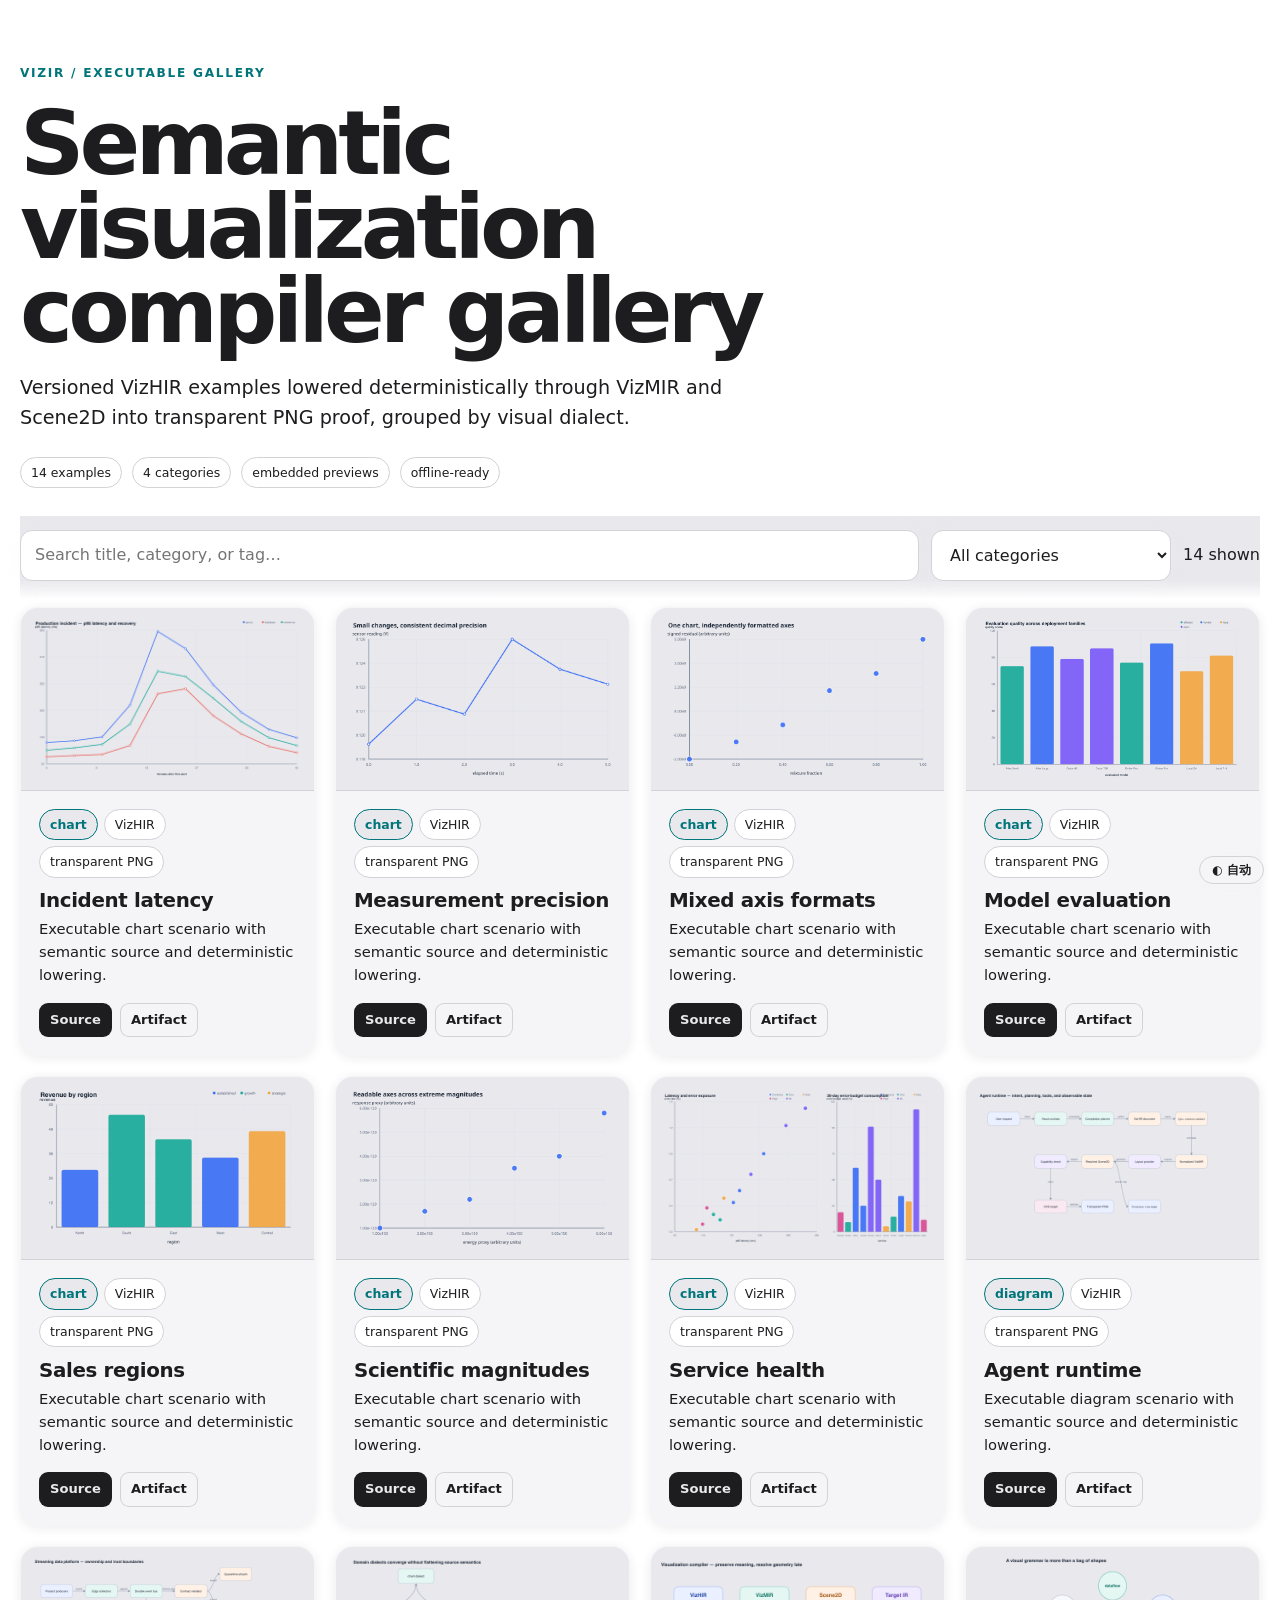
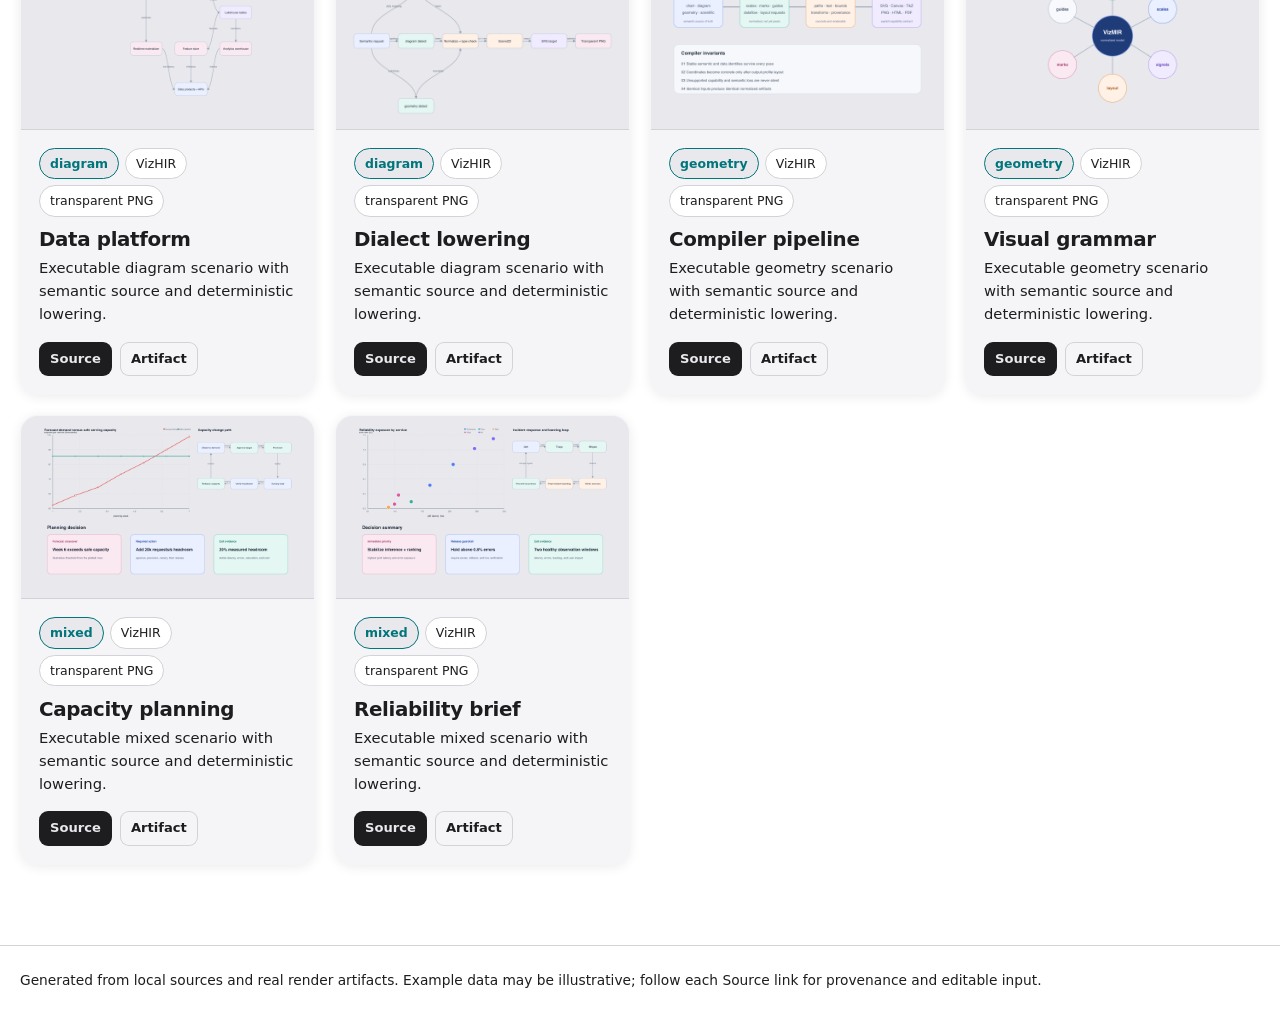
==== commit 3631c305: "Gallery: apple.com-like light theme (Mocha dark unchanged) Replace the Catppuccin Latte light palett" ====
--- a/gallery.html
+++ b/gallery.html
@@ -23,8 +23,8 @@
     @media(max-width:700px){.shell{width:min(100% - 24px,1500px)}header{padding-top:42px}.controls{grid-template-columns:1fr 1fr}#visible-count{grid-column:1/-1}main{grid-template-columns:1fr}}
     @media print{body{background:white}header{padding-top:20px}.controls{display:none}main{grid-template-columns:repeat(2,1fr);gap:10px}.card{break-inside:avoid;box-shadow:none}.preview{aspect-ratio:16/9}.card nav{display:none}footer{padding-bottom:0}}
   </style>
-<!-- catppuccin-theme v1: Mocha (dark, default) / Latte (light) via prefers-color-scheme, toggle auto/light/dark saved in localStorage. Palette: github.com/catppuccin/palette -->
-<style id="ctp-theme">:root{color-scheme:dark;--ctp-rosewater:#f5e0dc;--ctp-flamingo:#f2cdcd;--ctp-pink:#f5c2e7;--ctp-mauve:#cba6f7;--ctp-red:#f38ba8;--ctp-maroon:#eba0ac;--ctp-peach:#fab387;--ctp-yellow:#f9e2af;--ctp-green:#a6e3a1;--ctp-teal:#94e2d5;--ctp-sky:#89dceb;--ctp-sapphire:#74c7ec;--ctp-blue:#89b4fa;--ctp-lavender:#b4befe;--ctp-text:#cdd6f4;--ctp-subtext1:#bac2de;--ctp-subtext0:#a6adc8;--ctp-overlay2:#9399b2;--ctp-overlay1:#7f849c;--ctp-overlay0:#6c7086;--ctp-surface2:#585b70;--ctp-surface1:#45475a;--ctp-surface0:#313244;--ctp-base:#1e1e2e;--ctp-mantle:#181825;--ctp-crust:#11111b;--ctp-code:var(--ctp-pink)}@media (prefers-color-scheme:light){:root:not([data-ctp=dark]){color-scheme:light;--ctp-rosewater:#dc8a78;--ctp-flamingo:#dd7878;--ctp-pink:#ea76cb;--ctp-mauve:#8839ef;--ctp-red:#d20f39;--ctp-maroon:#e64553;--ctp-peach:#fe640b;--ctp-yellow:#df8e1d;--ctp-green:#40a02b;--ctp-teal:#179299;--ctp-sky:#04a5e5;--ctp-sapphire:#209fb5;--ctp-blue:#1e66f5;--ctp-lavender:#7287fd;--ctp-text:#4c4f69;--ctp-subtext1:#5c5f77;--ctp-subtext0:#6c6f85;--ctp-overlay2:#7c7f93;--ctp-overlay1:#8c8fa1;--ctp-overlay0:#9ca0b0;--ctp-surface2:#acb0be;--ctp-surface1:#bcc0cc;--ctp-surface0:#ccd0da;--ctp-base:#eff1f5;--ctp-mantle:#e6e9ef;--ctp-crust:#dce0e8;--ctp-code:var(--ctp-mauve)}}:root[data-ctp=light]{color-scheme:light;--ctp-rosewater:#dc8a78;--ctp-flamingo:#dd7878;--ctp-pink:#ea76cb;--ctp-mauve:#8839ef;--ctp-red:#d20f39;--ctp-maroon:#e64553;--ctp-peach:#fe640b;--ctp-yellow:#df8e1d;--ctp-green:#40a02b;--ctp-teal:#179299;--ctp-sky:#04a5e5;--ctp-sapphire:#209fb5;--ctp-blue:#1e66f5;--ctp-lavender:#7287fd;--ctp-text:#4c4f69;--ctp-subtext1:#5c5f77;--ctp-subtext0:#6c6f85;--ctp-overlay2:#7c7f93;--ctp-overlay1:#8c8fa1;--ctp-overlay0:#9ca0b0;--ctp-surface2:#acb0be;--ctp-surface1:#bcc0cc;--ctp-surface0:#ccd0da;--ctp-base:#eff1f5;--ctp-mantle:#e6e9ef;--ctp-crust:#dce0e8;--ctp-code:var(--ctp-mauve)}:where(html){background:var(--ctp-base);color:var(--ctp-text)}a:not([class]){color:var(--ctp-lavender)}a:not([class]):hover{color:var(--ctp-mauve)}pre{background-color:var(--ctp-crust)!important;border-color:var(--ctp-surface0)!important}::selection{background:color-mix(in srgb,var(--ctp-mauve) 35%,transparent)}#theme-toggle,.theme-toggle,[data-theme-toggle]{display:none!important}#ctp-toggle{position:fixed;bottom:16px;right:16px;z-index:2147483000;font:600 12px/1 system-ui,-apple-system,"Noto Sans CJK SC",sans-serif;padding:7px 12px;border-radius:999px;border:1px solid var(--ctp-surface1);background:var(--ctp-mantle);color:var(--ctp-text);cursor:pointer;box-shadow:0 2px 10px color-mix(in srgb,var(--ctp-crust) 45%,transparent)}#ctp-toggle:hover,#ctp-toggle:focus-visible{border-color:var(--ctp-mauve);color:var(--ctp-mauve);outline:none}@media print{#ctp-toggle{display:none}}</style>
+<!-- catppuccin-theme v2: Catppuccin Mocha (dark, default) / apple.com-like light via prefers-color-scheme, toggle auto/light/dark saved in localStorage. Dark palette: github.com/catppuccin/palette -->
+<style id="ctp-theme">:root{color-scheme:dark;--ctp-rosewater:#f5e0dc;--ctp-flamingo:#f2cdcd;--ctp-pink:#f5c2e7;--ctp-mauve:#cba6f7;--ctp-red:#f38ba8;--ctp-maroon:#eba0ac;--ctp-peach:#fab387;--ctp-yellow:#f9e2af;--ctp-green:#a6e3a1;--ctp-teal:#94e2d5;--ctp-sky:#89dceb;--ctp-sapphire:#74c7ec;--ctp-blue:#89b4fa;--ctp-lavender:#b4befe;--ctp-text:#cdd6f4;--ctp-subtext1:#bac2de;--ctp-subtext0:#a6adc8;--ctp-overlay2:#9399b2;--ctp-overlay1:#7f849c;--ctp-overlay0:#6c7086;--ctp-surface2:#585b70;--ctp-surface1:#45475a;--ctp-surface0:#313244;--ctp-base:#1e1e2e;--ctp-mantle:#181825;--ctp-crust:#11111b;--ctp-code:var(--ctp-pink)}@media (prefers-color-scheme:light){:root:not([data-ctp=dark]){color-scheme:light;--ctp-rosewater:#a8563b;--ctp-flamingo:#c4325f;--ctp-pink:#d6006f;--ctp-mauve:#0071e3;--ctp-red:#e30000;--ctp-maroon:#bf1d1d;--ctp-peach:#bf4800;--ctp-yellow:#a05a00;--ctp-green:#1d8a3a;--ctp-teal:#00757a;--ctp-sky:#0077ed;--ctp-sapphire:#0066cc;--ctp-blue:#0071e3;--ctp-lavender:#0066cc;--ctp-text:#1d1d1f;--ctp-subtext1:#424245;--ctp-subtext0:#6e6e73;--ctp-overlay2:#6e6e73;--ctp-overlay1:#86868b;--ctp-overlay0:#aeaeb2;--ctp-surface2:#c7c7cc;--ctp-surface1:#d2d2d7;--ctp-surface0:#e8e8ed;--ctp-base:#ffffff;--ctp-mantle:#f5f5f7;--ctp-crust:#f5f5f7;--ctp-code:var(--ctp-text)}:root:not([data-ctp=dark]) body{font-family:-apple-system,BlinkMacSystemFont,"SF Pro Text","Helvetica Neue","PingFang SC","Hiragino Sans GB","Noto Sans CJK SC",system-ui,sans-serif!important;background-color:var(--ctp-base)!important}:root:not([data-ctp=dark]) body :where(h1,h2,h3,h4,h5,h6,p,li,dt,dd,button,input,select,textarea,label,figcaption,summary,th,td,nav,header,footer){font-family:-apple-system,BlinkMacSystemFont,"SF Pro Text","Helvetica Neue","PingFang SC","Hiragino Sans GB","Noto Sans CJK SC",system-ui,sans-serif!important}:root:not([data-ctp=dark]) :is(.card,.film-card,.card-link,.effect-card):not([class*=defer]){background-color:var(--ctp-mantle)!important;border-color:transparent!important;border-radius:18px!important;box-shadow:0 2px 12px rgba(0,0,0,.08)!important}:root:not([data-ctp=dark]) :is(.card,.film-card,.card-link,.effect-card):not([class*=defer]):hover{box-shadow:0 6px 24px rgba(0,0,0,.12)!important}:root:not([data-ctp=dark]) :is(.badge,.tag,.pill,.chip,.api,.cli):not([class*=status]):not([class*=ok]):not([class*=pass]):not([class*=fail]):not([class*=skip]):not([class*=defer]):not([class*=wait]):not([class*=expect]):not([class*=warn]):not([class*=error]):not([class*=active]):not([aria-pressed=true]):not([aria-current]){background:var(--ctp-surface0)!important;color:var(--ctp-text)!important;border-color:transparent!important}:root:not([data-ctp=dark]) pre{color:var(--ctp-text)!important}}:root[data-ctp=light]{color-scheme:light;--ctp-rosewater:#a8563b;--ctp-flamingo:#c4325f;--ctp-pink:#d6006f;--ctp-mauve:#0071e3;--ctp-red:#e30000;--ctp-maroon:#bf1d1d;--ctp-peach:#bf4800;--ctp-yellow:#a05a00;--ctp-green:#1d8a3a;--ctp-teal:#00757a;--ctp-sky:#0077ed;--ctp-sapphire:#0066cc;--ctp-blue:#0071e3;--ctp-lavender:#0066cc;--ctp-text:#1d1d1f;--ctp-subtext1:#424245;--ctp-subtext0:#6e6e73;--ctp-overlay2:#6e6e73;--ctp-overlay1:#86868b;--ctp-overlay0:#aeaeb2;--ctp-surface2:#c7c7cc;--ctp-surface1:#d2d2d7;--ctp-surface0:#e8e8ed;--ctp-base:#ffffff;--ctp-mantle:#f5f5f7;--ctp-crust:#f5f5f7;--ctp-code:var(--ctp-text)}:root[data-ctp=light] body{font-family:-apple-system,BlinkMacSystemFont,"SF Pro Text","Helvetica Neue","PingFang SC","Hiragino Sans GB","Noto Sans CJK SC",system-ui,sans-serif!important;background-color:var(--ctp-base)!important}:root[data-ctp=light] body :where(h1,h2,h3,h4,h5,h6,p,li,dt,dd,button,input,select,textarea,label,figcaption,summary,th,td,nav,header,footer){font-family:-apple-system,BlinkMacSystemFont,"SF Pro Text","Helvetica Neue","PingFang SC","Hiragino Sans GB","Noto Sans CJK SC",system-ui,sans-serif!important}:root[data-ctp=light] :is(.card,.film-card,.card-link,.effect-card):not([class*=defer]){background-color:var(--ctp-mantle)!important;border-color:transparent!important;border-radius:18px!important;box-shadow:0 2px 12px rgba(0,0,0,.08)!important}:root[data-ctp=light] :is(.card,.film-card,.card-link,.effect-card):not([class*=defer]):hover{box-shadow:0 6px 24px rgba(0,0,0,.12)!important}:root[data-ctp=light] :is(.badge,.tag,.pill,.chip,.api,.cli):not([class*=status]):not([class*=ok]):not([class*=pass]):not([class*=fail]):not([class*=skip]):not([class*=defer]):not([class*=wait]):not([class*=expect]):not([class*=warn]):not([class*=error]):not([class*=active]):not([aria-pressed=true]):not([aria-current]){background:var(--ctp-surface0)!important;color:var(--ctp-text)!important;border-color:transparent!important}:root[data-ctp=light] pre{color:var(--ctp-text)!important}:where(html){background:var(--ctp-base);color:var(--ctp-text)}a:not([class]){color:var(--ctp-lavender)}a:not([class]):hover{color:var(--ctp-mauve)}pre{background-color:var(--ctp-crust)!important;border-color:var(--ctp-surface0)!important}::selection{background:color-mix(in srgb,var(--ctp-mauve) 35%,transparent)}#theme-toggle,.theme-toggle,[data-theme-toggle]{display:none!important}#ctp-toggle{position:fixed;bottom:16px;right:16px;z-index:2147483000;font:600 12px/1 system-ui,-apple-system,"Noto Sans CJK SC",sans-serif;padding:7px 12px;border-radius:999px;border:1px solid var(--ctp-surface1);background:var(--ctp-mantle);color:var(--ctp-text);cursor:pointer;box-shadow:0 2px 10px color-mix(in srgb,var(--ctp-crust) 45%,transparent)}#ctp-toggle:hover,#ctp-toggle:focus-visible{border-color:var(--ctp-mauve);color:var(--ctp-mauve);outline:none}@media print{#ctp-toggle{display:none}}</style>
 <script id="ctp-theme-js">(function(){
 var d=document,root=d.documentElement,KEY='ctp-theme',LABEL={auto:'\u25d0 \u81ea\u52a8',light:'\u2600 \u6d45\u8272',dark:'\u263e \u6df1\u8272'};
 function saved(){try{var v=localStorage.getItem(KEY);return v==='light'||v==='dark'?v:'auto';}catch(e){return 'auto';}}
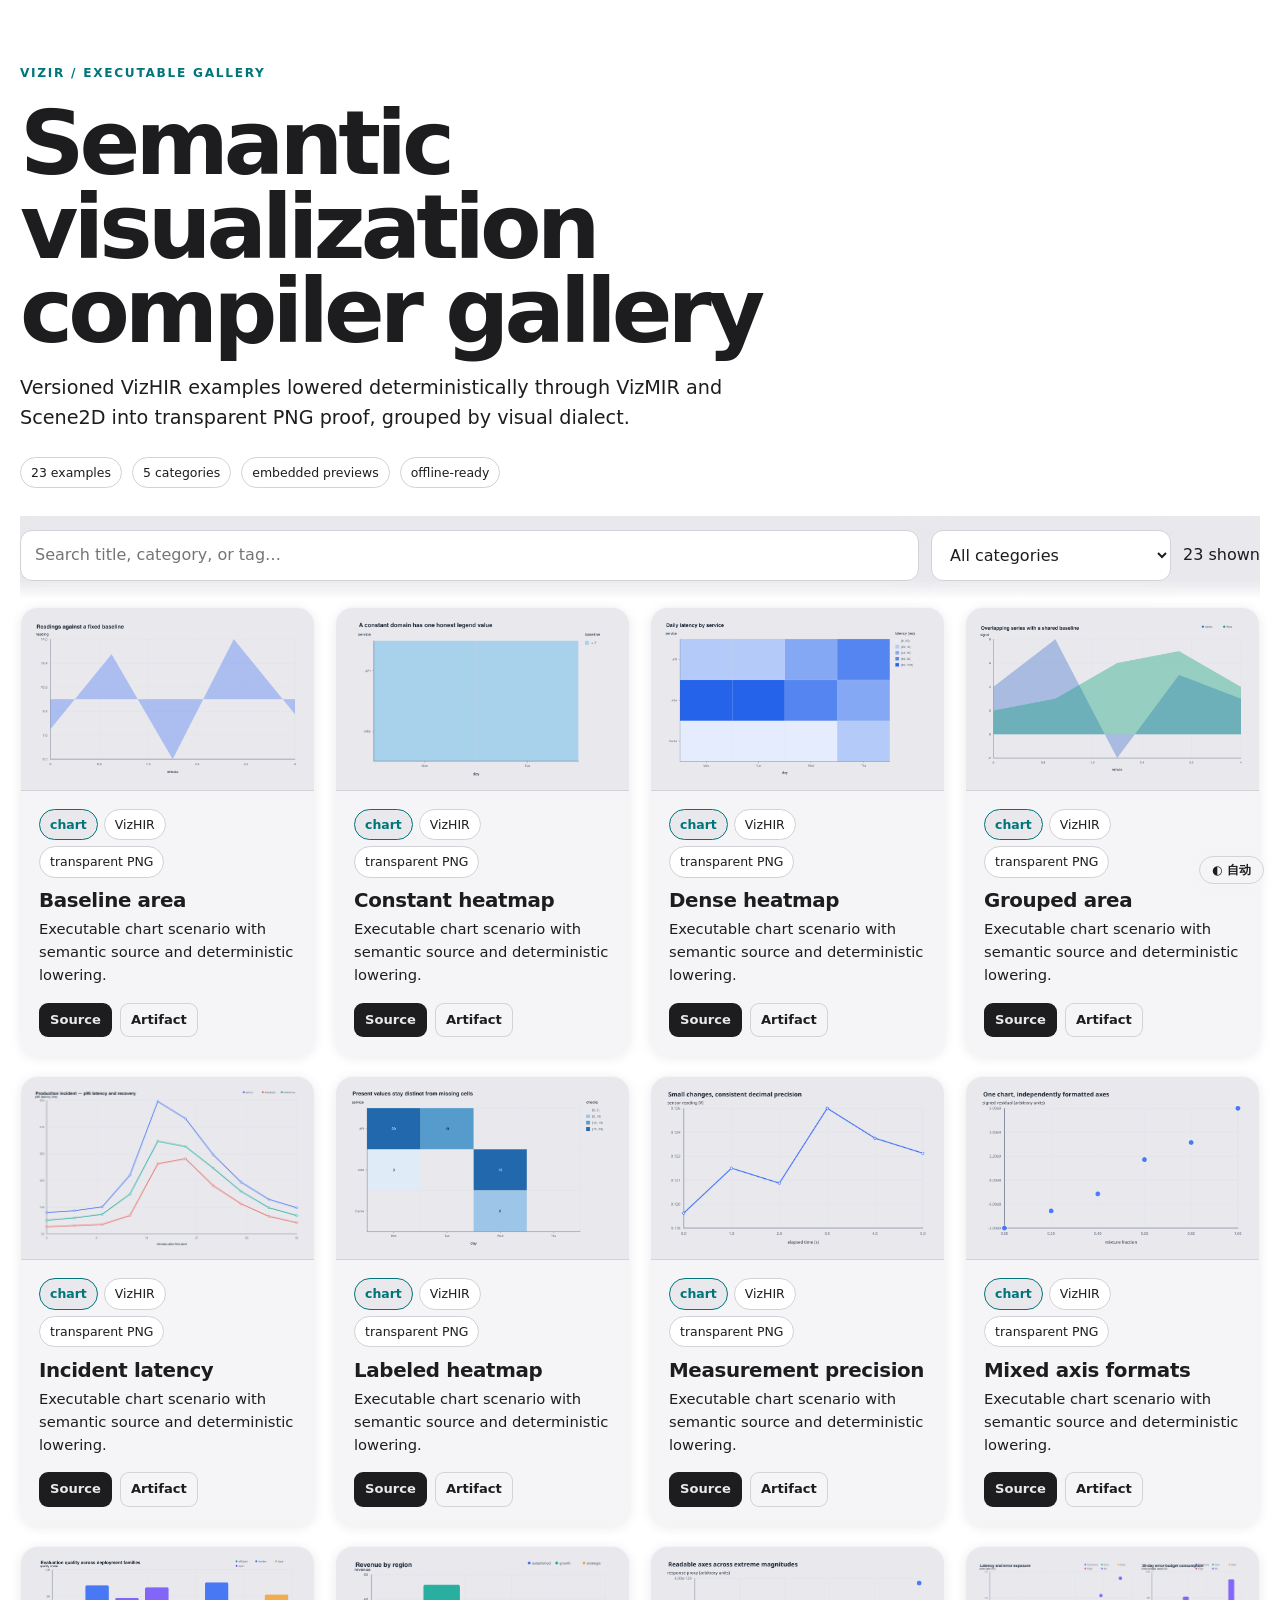
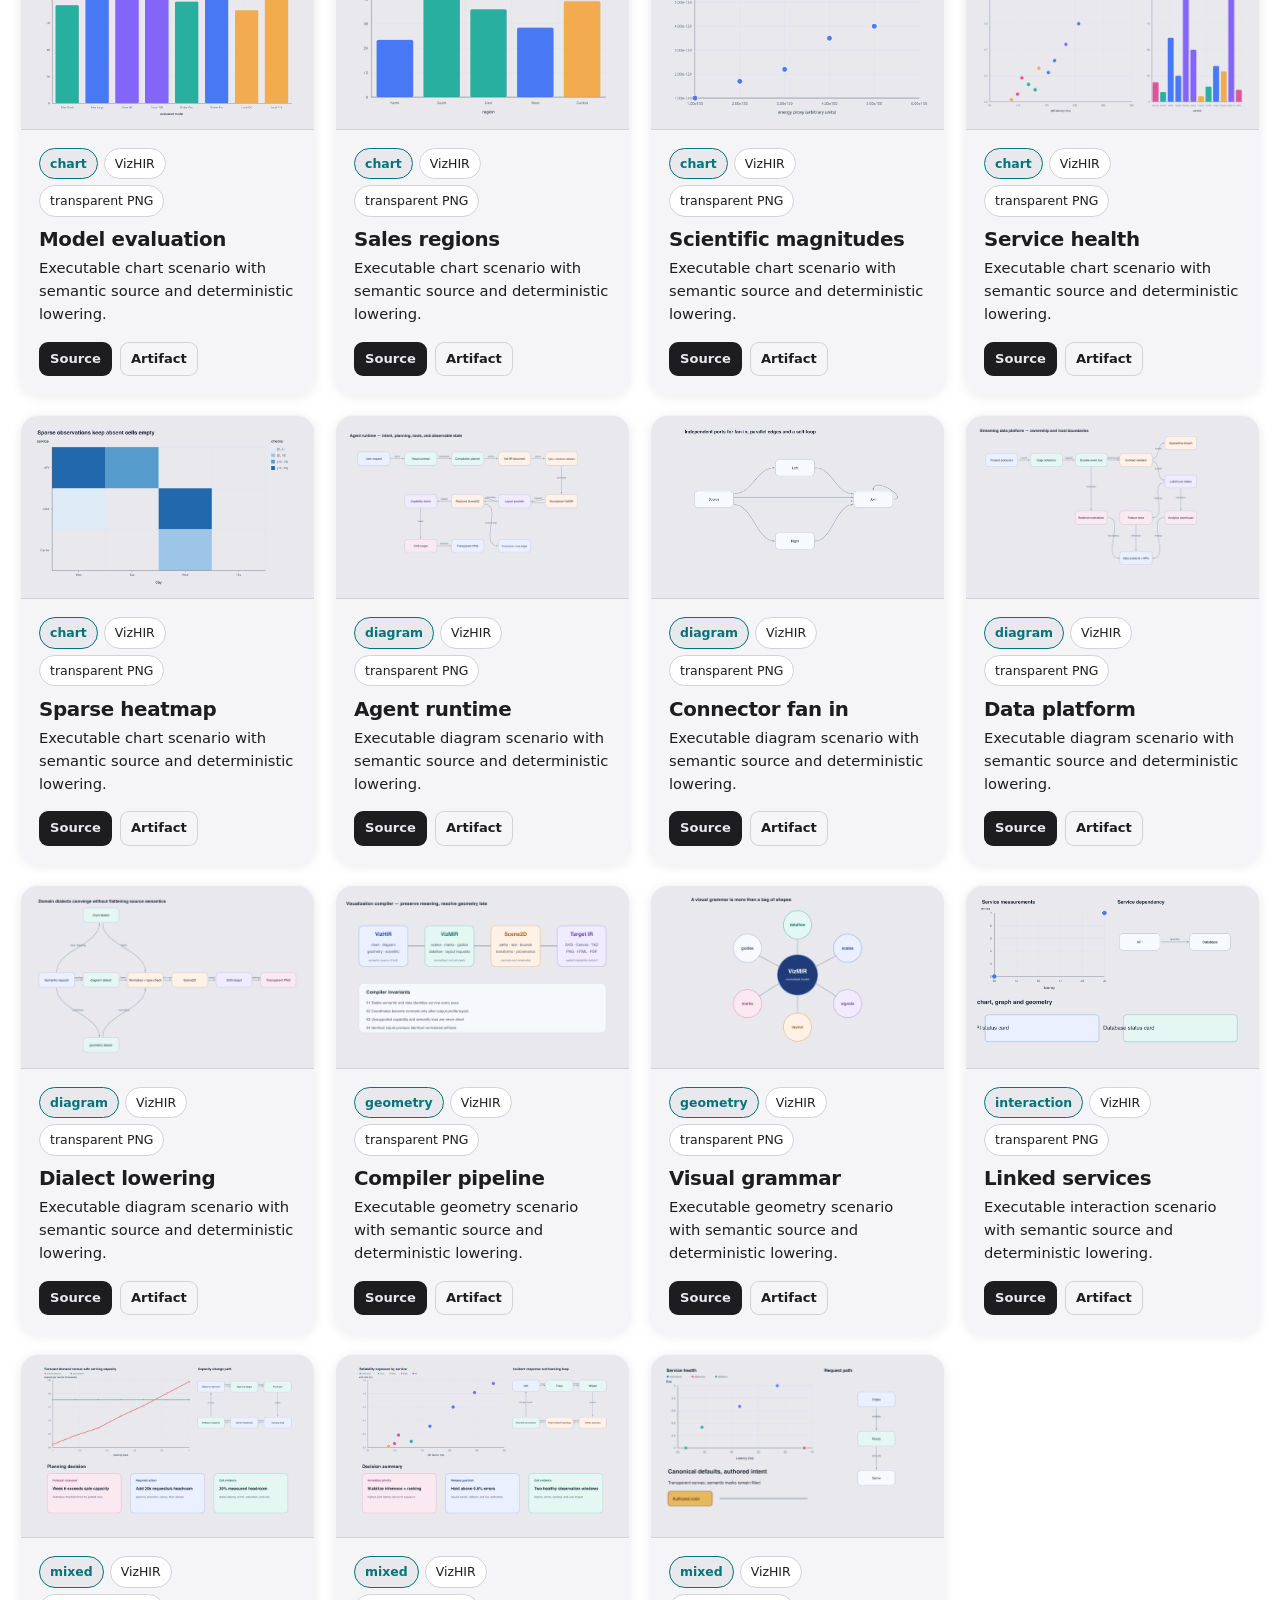
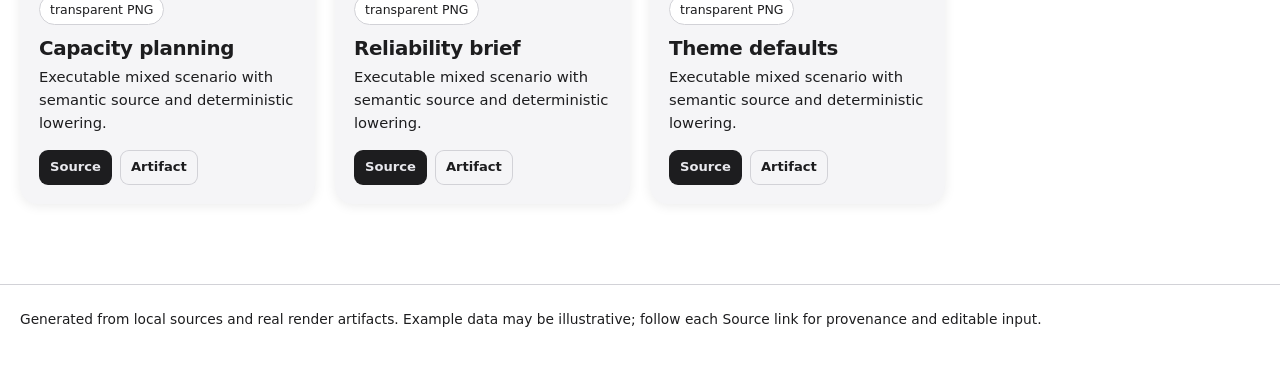
==== commit 9cb7ddd5: "fix(diagram): resolve distinct connector ports and visible arrowheads" ====
--- a/gallery.html
+++ b/gallery.html
@@ -106,14 +106,54 @@
     <div class="eyebrow">VizIR / executable gallery</div>
     <h1>Semantic visualization compiler gallery</h1>
     <p class="lede">Versioned VizHIR examples lowered deterministically through VizMIR and Scene2D into transparent PNG proof, grouped by visual dialect.</p>
-    <div class="summary"><span>14 examples</span><span>4 categories</span><span>embedded previews</span><span>offline-ready</span></div>
+    <div class="summary"><span>23 examples</span><span>5 categories</span><span>embedded previews</span><span>offline-ready</span></div>
   </header>
   <section class="controls shell" aria-label="Gallery filters">
     <label for="search">Search examples</label><input id="search" type="search" placeholder="Search title, category, or tag…" autocomplete="off">
-    <label for="category">Filter category</label><select id="category"><option value="">All categories</option><option value="chart">chart</option><option value="diagram">diagram</option><option value="geometry">geometry</option><option value="mixed">mixed</option></select>
-    <output id="visible-count" aria-live="polite">14 shown</output>
+    <label for="category">Filter category</label><select id="category"><option value="">All categories</option><option value="chart">chart</option><option value="diagram">diagram</option><option value="geometry">geometry</option><option value="interaction">interaction</option><option value="mixed">mixed</option></select>
+    <output id="visible-count" aria-live="polite">23 shown</output>
   </section>
-  <main class="shell" id="gallery"><article class="card" data-category="chart" data-search="incident latency chart executable chart scenario with semantic source and deterministic lowering. vizhir transparent png">
+  <main class="shell" id="gallery"><article class="card" data-category="chart" data-search="baseline area chart executable chart scenario with semantic source and deterministic lowering. vizhir transparent png">
+  <a class="preview" href="gallery/baseline-area.png" aria-label="Open artifact for Baseline area">
+    <img loading="lazy" decoding="async" src="[data-uri]" alt="Baseline area rendered example">
+  </a>
+  <div class="card-body">
+    <div class="meta"><span class="category">chart</span><span>VizHIR</span><span>transparent PNG</span></div>
+    <h2>Baseline area</h2>
+    <p>Executable chart scenario with semantic source and deterministic lowering.</p>
+    <nav aria-label="Files for Baseline area"><a href="examples/chart/baseline-area.viz.yaml">Source</a><a href="gallery/baseline-area.png">Artifact</a></nav>
+  </div>
+</article><article class="card" data-category="chart" data-search="constant heatmap chart executable chart scenario with semantic source and deterministic lowering. vizhir transparent png">
+  <a class="preview" href="gallery/constant-heatmap.png" aria-label="Open artifact for Constant heatmap">
+    <img loading="lazy" decoding="async" src="[data-uri]" alt="Constant heatmap rendered example">
+  </a>
+  <div class="card-body">
+    <div class="meta"><span class="category">chart</span><span>VizHIR</span><span>transparent PNG</span></div>
+    <h2>Constant heatmap</h2>
+    <p>Executable chart scenario with semantic source and deterministic lowering.</p>
+    <nav aria-label="Files for Constant heatmap"><a href="examples/chart/constant-heatmap.viz.yaml">Source</a><a href="gallery/constant-heatmap.png">Artifact</a></nav>
+  </div>
+</article><article class="card" data-category="chart" data-search="dense heatmap chart executable chart scenario with semantic source and deterministic lowering. vizhir transparent png">
+  <a class="preview" href="gallery/dense-heatmap.png" aria-label="Open artifact for Dense heatmap">
+    <img loading="lazy" decoding="async" src="[data-uri]" alt="Dense heatmap rendered example">
+  </a>
+  <div class="card-body">
+    <div class="meta"><span class="category">chart</span><span>VizHIR</span><span>transparent PNG</span></div>
+    <h2>Dense heatmap</h2>
+    <p>Executable chart scenario with semantic source and deterministic lowering.</p>
+    <nav aria-label="Files for Dense heatmap"><a href="examples/chart/dense-heatmap.viz.yaml">Source</a><a href="gallery/dense-heatmap.png">Artifact</a></nav>
+  </div>
+</article><article class="card" data-category="chart" data-search="grouped area chart executable chart scenario with semantic source and deterministic lowering. vizhir transparent png">
+  <a class="preview" href="gallery/grouped-area.png" aria-label="Open artifact for Grouped area">
+    <img loading="lazy" decoding="async" src="[data-uri]" alt="Grouped area rendered example">
+  </a>
+  <div class="card-body">
+    <div class="meta"><span class="category">chart</span><span>VizHIR</span><span>transparent PNG</span></div>
+    <h2>Grouped area</h2>
+    <p>Executable chart scenario with semantic source and deterministic lowering.</p>
+    <nav aria-label="Files for Grouped area"><a href="examples/chart/grouped-area.viz.yaml">Source</a><a href="gallery/grouped-area.png">Artifact</a></nav>
+  </div>
+</article><article class="card" data-category="chart" data-search="incident latency chart executable chart scenario with semantic source and deterministic lowering. vizhir transparent png">
   <a class="preview" href="gallery/incident-latency.png" aria-label="Open artifact for Incident latency">
     <img loading="lazy" decoding="async" src="[data-uri]